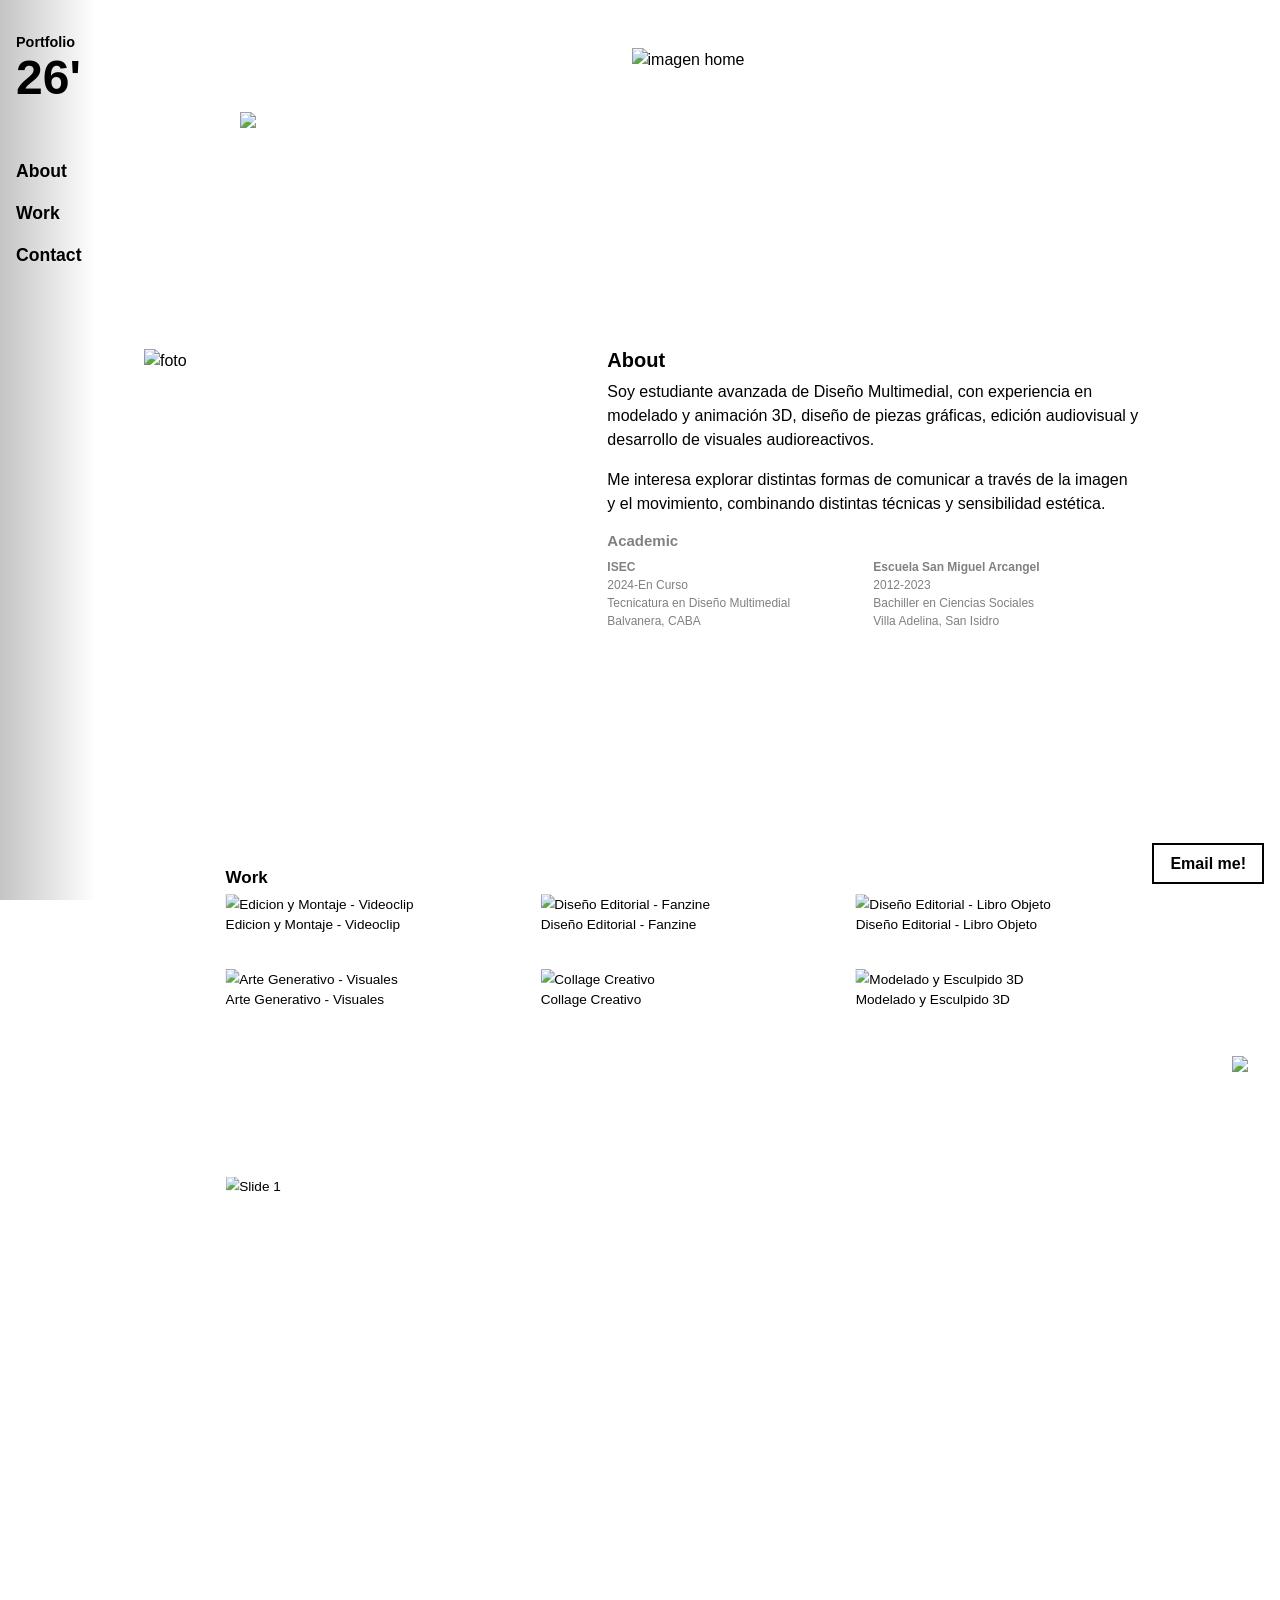
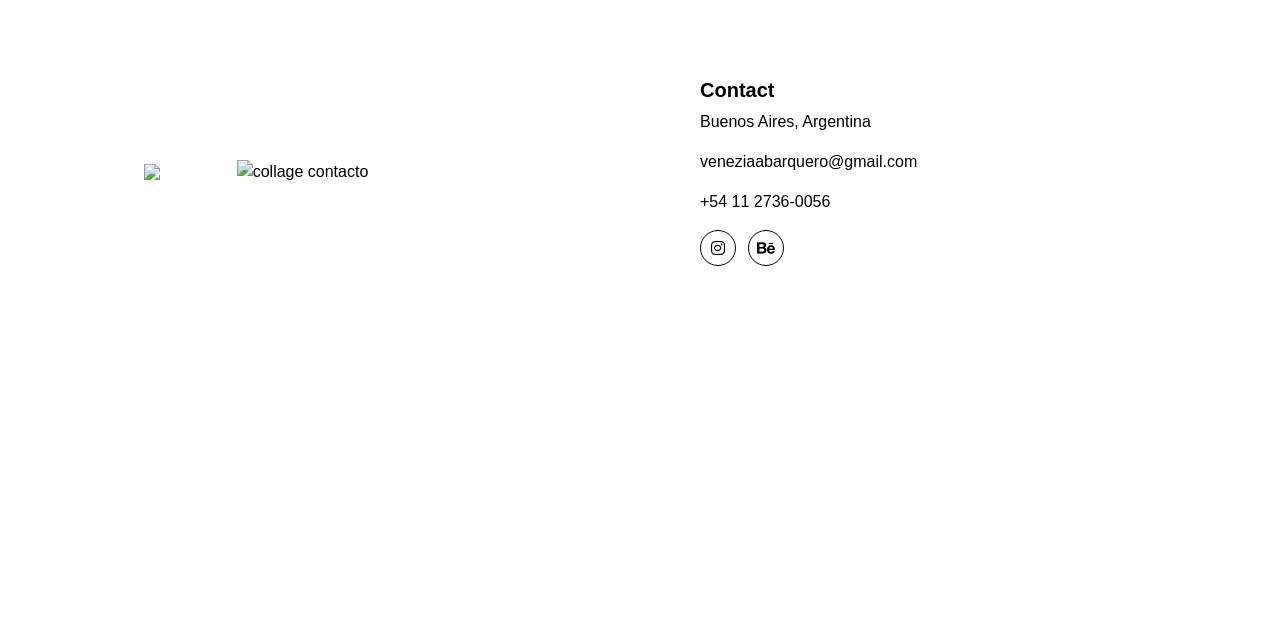
==== index.html @ a4d0fd63 "Primera Carga desarrollo del home, secciones: about, work y contacto." ====
<!doctype html>
<html lang="en">
<head>
  <meta charset="utf-8">
  <meta name="viewport" content="width=device-width, initial-scale=1">
  <title>Portfolio</title>
  <link href="https://cdn.jsdelivr.net/npm/bootstrap@5.3.8/dist/css/bootstrap.min.css" rel="stylesheet">
  <link rel="stylesheet" href="style.css">
  <link rel="stylesheet" href="https://cdnjs.cloudflare.com/ajax/libs/font-awesome/6.5.0/css/all.min.css">
</head>

<body>

  <!-- Nav lateral fijo -->
  <nav class="sidebar">
    <a class="nav-brand text-decoration-none" href="#home">
      <p class="nav-subtitle">Portfolio</p>
      <h1>26'</h1>
    </a>
    <ul class="nav flex-column mt-5">
      <li><a class="nav-link" href="#about">About</a></li>
      <li><a class="nav-link" href="#work">Work</a></li>
      <li><a class="nav-link" href="#contact">Contact</a></li>
    </ul>
  </nav>

  <!-- Contenido -->
  <main class="main-content">

    <!-- Home -->
    <header id="home">
      <img src="images/asciiart-deco1.svg" class="ascii-deco ascii-deco--home" aria-hidden="true">
      <img src="images/imagen-home.svg" class="img-fluid fade-in" alt="imagen home">
    </header>

    <!-- About -->
    <section id="about" class="about-section">
      <img src="images/ascii-deco2.svg" class="ascii-deco ascii-deco--about" aria-hidden="true">
      <div class="row">

        <!-- Columna izquierda: foto -->
        <div class="col-md-5">
          <img src="images/foto about.svg" alt="foto" class="img-fluid">
        </div>

        <!-- Columna derecha: todo el texto -->
        <div class="col-md-6">

          <h2>About</h2>
          <p>Soy estudiante avanzada de Diseño Multimedial, con experiencia en modelado y animación 3D, diseño de piezas gráficas, edición audiovisual y desarrollo de visuales audioreactivos.</p>
          <p>Me interesa explorar distintas formas de comunicar a través de la imagen y el movimiento, combinando distintas técnicas y sensibilidad estética.</p>

          <div class="row academic-info">
            <h3>Academic</h3>
            <div class="row">
              <div class="col-6">
                <p>
                  <strong>ISEC</strong><br>
                  2024-En Curso<br>
                  Tecnicatura en Diseño Multimedial<br>
                  Balvanera, CABA
                </p>
              </div>
              <div class="col-6">
                <p>
                  <strong>Escuela San Miguel Arcangel</strong><br>
                  2012-2023<br>
                  Bachiller en Ciencias Sociales<br>
                  Villa Adelina, San Isidro
                </p>
              </div>
            </div>
          </div>

        </div>
      </div>
    </section>

    <!-- Work -->
    <section id="work" class="work-section">
      <h2>Work</h2>
      <div class="row row-cols-2 row-cols-md-3 g-4">

        <div class="col">
          <a href="proyecto-videoclip.html" class="work-link">
            <img src="images/portada-videoclip.jpg" alt="Edicion y Montaje - Videoclip" class="img-fluid">
            <p class="work-title">Edicion y Montaje - Videoclip</p>
          </a>
        </div>

        <div class="col">
          <a href="#" class="work-link">
            <img src="images/portada-fanzine.jpg" alt="Diseño Editorial - Fanzine" class="img-fluid">
            <p class="work-title">Diseño Editorial - Fanzine</p>
          </a>
        </div>

        <div class="col">
          <a href="proyecto-libro.html" class="work-link">
            <img src="images/portada-libro.jpg" alt="Diseño Editorial - Libro Objeto" class="img-fluid">
            <p class="work-title">Diseño Editorial - Libro Objeto</p>
          </a>
        </div>

        <div class="col">
          <a href="#" class="work-link">
            <img src="images/portada-visuales.jpg" alt="Arte Generativo - Visuales" class="img-fluid">
            <p class="work-title">Arte Generativo - Visuales</p>
          </a>
        </div>

        <div class="col">
          <a href="#" class="work-link">
            <img src="images/portada-collage.png" alt="Collage Creativo" class="img-fluid">
            <p class="work-title">Collage Creativo</p>
          </a>
        </div>

        <div class="col">
          <a href="#" class="work-link">
            <img src="images/portada-tipografia3D.png" alt="Modelado y Esculpido 3D" class="img-fluid">
            <p class="work-title">Modelado y Esculpido 3D</p>
          </a>
        </div>
      </div>
<!-- carrusel trabajo 3D -->
  <div id="carouselExampleCaptions" class="carousel slide carousel-3d">

  <div class="carousel-indicators">
    <button type="button" data-bs-target="#carouselExampleCaptions" data-bs-slide-to="0" class="active" aria-current="true" aria-label="Slide 1"></button>
    <button type="button" data-bs-target="#carouselExampleCaptions" data-bs-slide-to="1" aria-label="Slide 2"></button>
    <button type="button" data-bs-target="#carouselExampleCaptions" data-bs-slide-to="2" aria-label="Slide 3"></button>
    <button type="button" data-bs-target="#carouselExampleCaptions" data-bs-slide-to="3" aria-label="Slide 4"></button>
    <button type="button" data-bs-target="#carouselExampleCaptions" data-bs-slide-to="4" aria-label="Slide 5"></button>
    <button type="button" data-bs-target="#carouselExampleCaptions" data-bs-slide-to="5" aria-label="Slide 6"></button>
  </div>

  <!-- carousel-inner -->
  <div class="carousel-inner">

    <div class="carousel-item active">
      <img src="images/carousel1.jpg" class="d-block w-100" alt="Slide 1">
      <div class="carousel-caption d-none d-md-block">
        <h5>Animación y Modelado 3D/Escena</h5>
        <p>"The Doors Room"</p>
      </div>
    </div>

    <div class="carousel-item">
      <img src="images/carousel2.jpg" class="d-block w-100" alt="Slide 2">
      <div class="carousel-caption d-none d-md-block">
        <h5>Animación y Modelado 3D/Escena</h5>
        <p>Una reinterpretación de "La Sala de las Puertas", la icónica y lúgubre habita​​​​​​​ción circular rodeada de puertas de Alicia en el País de las Maravillas (2010).</p>
      </div>
    </div>

    <div class="carousel-item">
      <img src="images/carousel3.png" class="d-block w-100" alt="Slide 3">
      <div class="carousel-caption d-none d-md-block">
        <h5>Animación y Modelado 3D/Escena</h5>
        <p>Trabajé sobre su atmósfera y composición para llevarla a una versión 3D con una vision propia.</p>
      </div>
    </div>

    <div class="carousel-item">
      <img src="images/carousel4.png" class="d-block w-100" alt="Slide 4">
      <div class="carousel-caption d-none d-md-block">
      </div>
    </div>

    <div class="carousel-item">
      <img src="images/carousel5.png" class="d-block w-100" alt="Slide 5">
      <div class="carousel-caption d-none d-md-block">
      </div>
    </div>

    <div class="carousel-item">
      <img src="images/carousel6.png" class="d-block w-100" alt="Slide 6">
      <div class="carousel-caption d-none d-md-block">
      </div>
    </div>
  </div><!-- fin .carousel-inner -->

  <button class="carousel-control-prev" type="button" data-bs-target="#carouselExampleCaptions" data-bs-slide="prev">
    <span class="carousel-control-prev-icon" aria-hidden="true"></span>
    <span class="visually-hidden">Previous</span>
  </button>
  <button class="carousel-control-next" type="button" data-bs-target="#carouselExampleCaptions" data-bs-slide="next">
    <span class="carousel-control-next-icon" aria-hidden="true"></span>
    <span class="visually-hidden">Next</span>
  </button>
</div>
</section>

<!-- Contact -->
 <section id="contact" class="contact-section">
  <img src="images/ascii-deco3.svg" class="ascii-deco ascii-deco--contact" aria-hidden="true">

  <div class="w-100">
    <div class="row align-items-center justify-content-center">

      <div class="col-md-5">
        <img src="images/imagen-contact.svg" alt="collage contacto" class="img-fluid">
      </div>

      <div class="col-md-5">
        <h2>Contact</h2>
        <p>Buenos Aires, Argentina</p>
        <p>veneziaabarquero@gmail.com</p>
        <p>+54 11 2736-0056</p>

        <div class="social-links">
          <a href="https://instagram.com/venezia.abqro" target="_blank" aria-label="Instagram">
            <i class="fa-brands fa-instagram"></i>
          </a>
          <a href="https://behance.net/veneziaabarque1" target="_blank" aria-label="Behance">
            <i class="fa-brands fa-behance"></i>
          </a>
        </div>
      </div>

    </div>
  </div>
</section>
  </main>

  <!-- CTA fijo -->
  <a class="btn-cta" href="mailto:veneziaabarquero@gmail.com">Email me!</a>

  <script src="https://cdn.jsdelivr.net/npm/bootstrap@5.3.8/dist/js/bootstrap.bundle.min.js"></script>
  <script>
    const cards = document.querySelectorAll('.work-section .col');
    const observer = new IntersectionObserver((entries) => {
      entries.forEach(entry => {
        if (entry.isIntersecting) {
          entry.target.classList.add('slide-in-right');
        }
      });
    }, { threshold: 0.1 });
    cards.forEach(card => observer.observe(card));
  </script>

</body>
</html>
---- style.css ----
body {
  font-family: 'Inter', sans-serif;
  margin: 0;
  padding: 0;
  color: black;
}

/* Nav Lateral */
:root {
  --sidebar-width: 6rem; 
}

.sidebar {
  position: fixed;
  top: 0;
  left: 0;
  width: var(--sidebar-width);
  height: 100vh;
  padding: 2rem 1rem;
  z-index: 100;
  background: linear-gradient(to right, rgba(0, 0, 0, 0.233), transparent);
}

.nav-brand {
  display: block;
}

.nav-subtitle {
  font-weight: 600;
  font-size: 0.9rem;
  margin-bottom: 0;
  color: black;
}

.nav-link {
  padding-left: 0;
  font-weight: 600;
  font-size: 1.1rem;
  color: black;
  text-decoration: none;
}

.nav-link:hover {
  text-decoration: underline;
  color: black;
}


.main-content {
  margin-left: var(--sidebar-width);
}

/* Home */
#home {
  display: flex;
  justify-content: center;
  padding-top: 3rem;
}

#home img {
  max-width: 100%;
}

/* About */
.about-section {
  padding: 6rem 3rem;
  margin-top: 20vh;        /* espacio blanco entre home y about */
  scroll-margin-top: 0;    /* cuando el nav linkea a #about, la sección arranca desde arriba del viewport */
}

.academic-info p {
  font-size: 0.75rem; /* 12px */
  color: grey;
}

/* Work */
.work-section {
  position: relative;
  padding: 6rem 3rem;
  scroll-margin-top: 0;
  scale: 85%;
}

.work-link {
  text-decoration: none;
  color: black;
  display: block;
  position: relative;
  overflow: hidden;
}

.work-link img {
  display: block;
  transition: opacity 0.3s ease;
}

.work-link::after {
  content: 'Ver proyecto';
  position: absolute;
  inset: 0;
  background: rgba(0, 0, 0, 0.5);
  color: white;
  font-weight: 600;
  display: flex;
  align-items: center;
  justify-content: center;
  opacity: 0;
  transition: opacity 0.3s ease;
}
.work-link:hover::after {
  opacity: 1;
}

.carousel-3d {
  margin-top: 20vh;
}

/* Contacto */
.contact-section {
  min-height: 100vh;
  padding: 6rem 3rem;
  display: flex;
  flex-direction: column;
  justify-content: center;
}

.social-links {
  display: flex;
  gap: 12px;
  margin-top: 1rem;
}

.social-links a {
  display: flex;
  align-items: center;
  justify-content: center;
  width: 36px;
  height: 36px;
  border-radius: 50%;
  border: 1.5px solid currentColor;
  color: inherit;
  text-decoration: none;
  font-size: 16px;
  transition: opacity 0.2s;
}

.social-links a:hover {
  opacity: 0.6;
}

/* Tipografias */
h1 {
  font-weight: 600;
  font-size: 3rem;
  color: black;
  line-height: 1;
}

h2 {
  font-weight: 600;
  font-size: 1.25rem;
  color: black;
}

h3 {
  font-size: 0.9375rem; /* 15px */
  font-weight: 600;
  color: grey;
}

/* Boton Call to Action */
.btn-cta {
  position: fixed;
  bottom: 1rem;
  right: 1rem;
  font-weight: 600;
  font-size: 1rem;
  color: black;
  text-decoration: none;
  border: 2px solid black;
  padding: 0.4rem 1rem;
  background: white;
}

.btn-cta:hover {
  background: black;
  color: white;
  -webkit-animation: jello-horizontal 0.9s linear both;
          animation: jello-horizontal 0.9s linear both;
}
/* Ascii Art Fondos */
.ascii-deco {
  position: absolute;
  z-index: 2;
  pointer-events: none;
}


.ascii-deco--home {
  top: 7rem;
  left: 15rem;
}


.ascii-deco--about{
  top: 66rem;
  right: 2rem;
  z-index: 0;
}


/* animaciones */
.fade-in {
  -webkit-animation: fade-in 1.2s linear both;
          animation: fade-in 1.2s linear both;
}

@-webkit-keyframes fade-in {
  0% { opacity: 0; }
  100% { opacity: 1; }
}
@keyframes fade-in {
  0% { opacity: 0; }
  100% { opacity: 1; }
}

@-webkit-keyframes jello-horizontal {
  0%   { -webkit-transform: scale3d(1, 1, 1);      transform: scale3d(1, 1, 1); }
  30%  { -webkit-transform: scale3d(1.25, 0.75, 1); transform: scale3d(1.25, 0.75, 1); }
  40%  { -webkit-transform: scale3d(0.75, 1.25, 1); transform: scale3d(0.75, 1.25, 1); }
  50%  { -webkit-transform: scale3d(1.15, 0.85, 1); transform: scale3d(1.15, 0.85, 1); }
  65%  { -webkit-transform: scale3d(0.95, 1.05, 1); transform: scale3d(0.95, 1.05, 1); }
  75%  { -webkit-transform: scale3d(1.05, 0.95, 1); transform: scale3d(1.05, 0.95, 1); }
  100% { -webkit-transform: scale3d(1, 1, 1);      transform: scale3d(1, 1, 1); }
}
@keyframes jello-horizontal {
  0%   { -webkit-transform: scale3d(1, 1, 1);      transform: scale3d(1, 1, 1); }
  30%  { -webkit-transform: scale3d(1.25, 0.75, 1); transform: scale3d(1.25, 0.75, 1); }
  40%  { -webkit-transform: scale3d(0.75, 1.25, 1); transform: scale3d(0.75, 1.25, 1); }
  50%  { -webkit-transform: scale3d(1.15, 0.85, 1); transform: scale3d(1.15, 0.85, 1); }
  65%  { -webkit-transform: scale3d(0.95, 1.05, 1); transform: scale3d(0.95, 1.05, 1); }
  75%  { -webkit-transform: scale3d(1.05, 0.95, 1); transform: scale3d(1.05, 0.95, 1); }
  100% { -webkit-transform: scale3d(1, 1, 1);      transform: scale3d(1, 1, 1); }
}
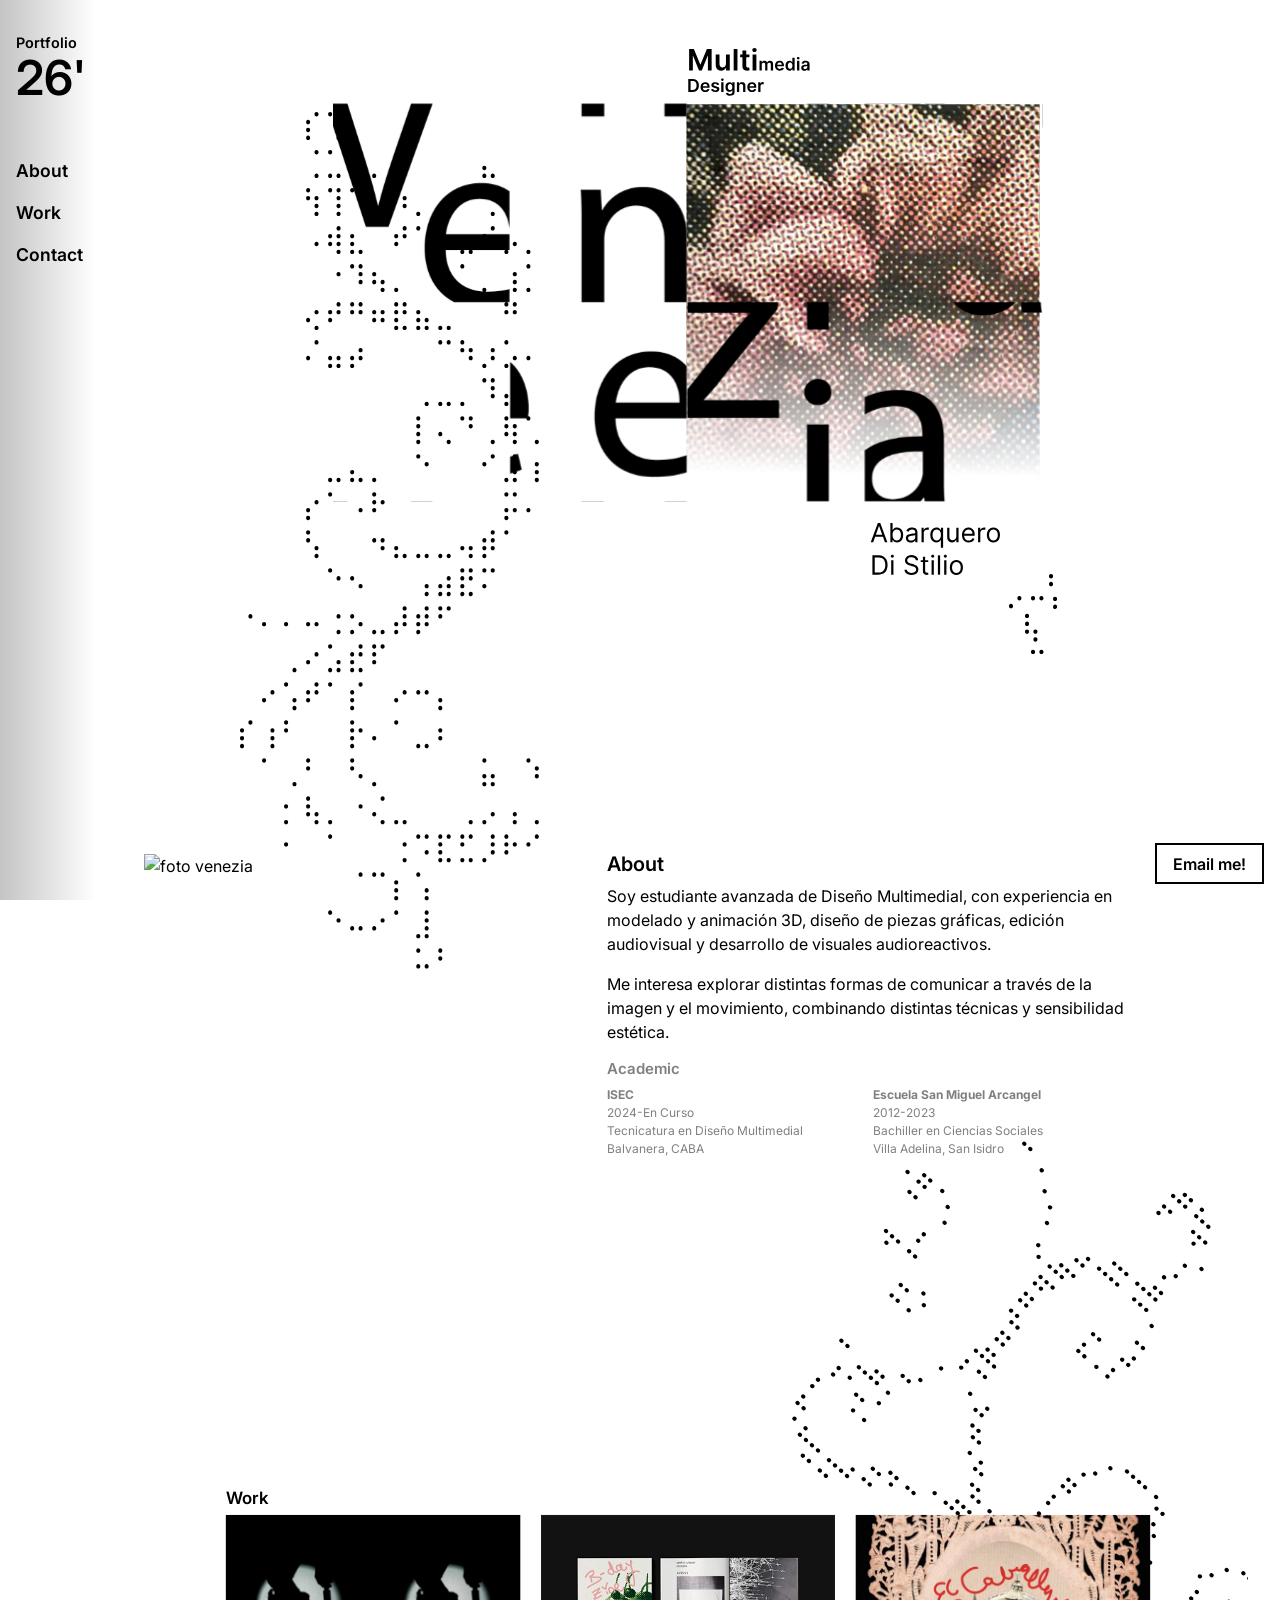
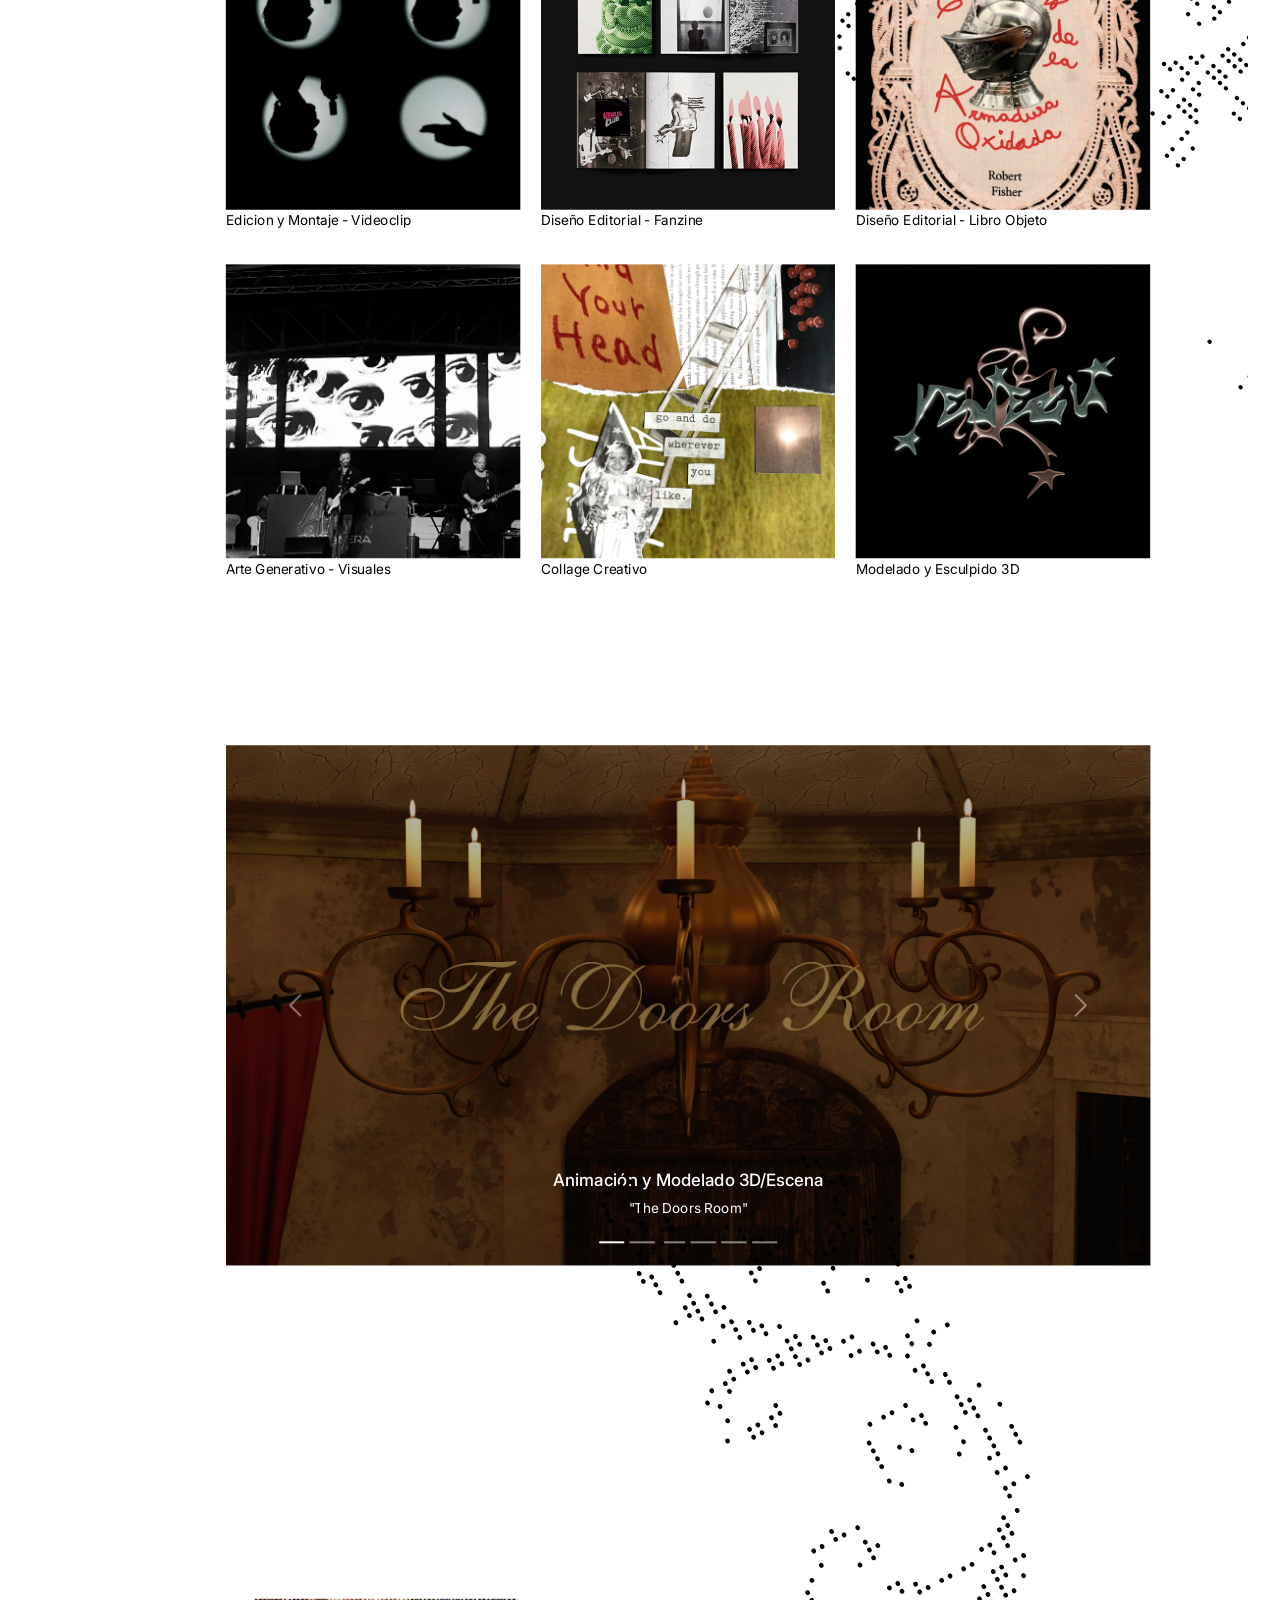
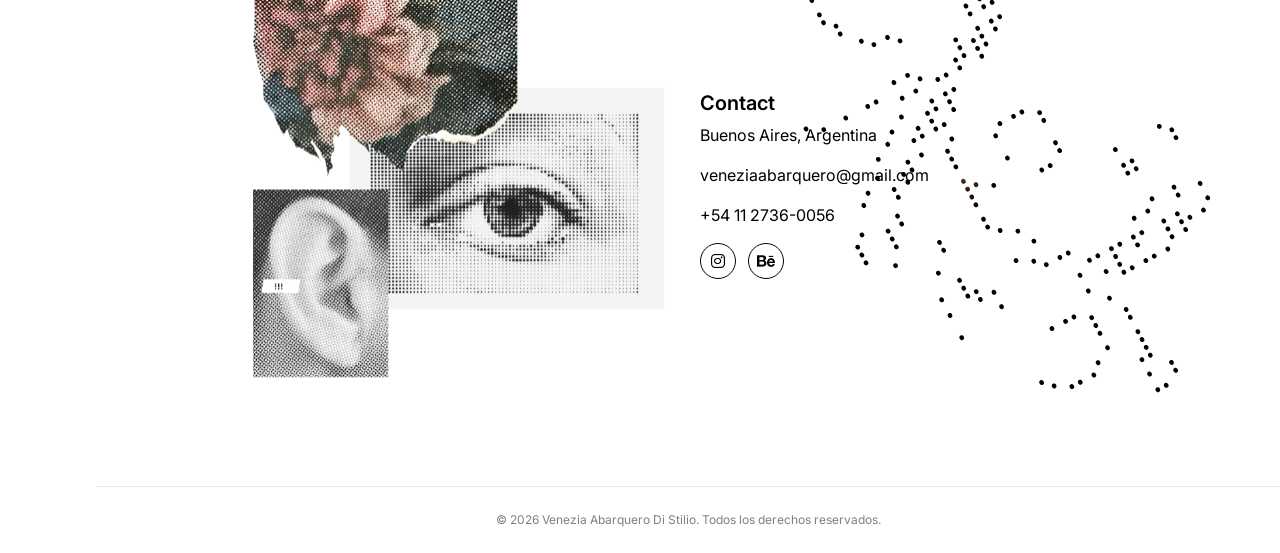
==== commit 54a4929b: "Add files via upload" ====
--- a/index.html
+++ b/index.html
@@ -1,13 +1,28 @@
 <!doctype html>
-<html lang="en">
+<html lang="es">
 <head>
   <meta charset="utf-8">
-  <meta name="viewport" content="width=device-width, initial-scale=1">
+  <meta name="viewport" content="width=device-width, initial-scale=1"> <!-- el ancho del dispositivo es el ancho de la pagina (sirve para responsive) -->
   <title>Portfolio</title>
+  
+  <!-- Google fonts -->
+   <link rel="preconnect" href="https://fonts.googleapis.com">
+  <link rel="preconnect" href="https://fonts.gstatic.com" crossorigin>
+  <link href="https://fonts.googleapis.com/css2?family=Inter:wght@400;600&display=swap" rel="stylesheet">
+  
   <link href="https://cdn.jsdelivr.net/npm/bootstrap@5.3.8/dist/css/bootstrap.min.css" rel="stylesheet">
+  
+  <!-- Iconos redes -->
+    <link rel="stylesheet" href="https://cdnjs.cloudflare.com/ajax/libs/font-awesome/6.5.0/css/all.min.css">
+
+  <!-- Estilos -->
   <link rel="stylesheet" href="style.css">
-  <link rel="stylesheet" href="https://cdnjs.cloudflare.com/ajax/libs/font-awesome/6.5.0/css/all.min.css">
+  <link rel="stylesheet" href="style-responsive.css">
+ 
+
+  
 </head>
+
 
 <body>
 
@@ -17,7 +32,7 @@
       <p class="nav-subtitle">Portfolio</p>
       <h1>26'</h1>
     </a>
-    <ul class="nav flex-column mt-5">
+    <ul class="nav flex-column mt-5"> <!-- margen top para separar del logo -->
       <li><a class="nav-link" href="#about">About</a></li>
       <li><a class="nav-link" href="#work">Work</a></li>
       <li><a class="nav-link" href="#contact">Contact</a></li>
@@ -29,7 +44,7 @@
 
     <!-- Home -->
     <header id="home">
-      <img src="images/asciiart-deco1.svg" class="ascii-deco ascii-deco--home" aria-hidden="true">
+      <img src="images/asciiart-deco1.svg" class="ascii-deco ascii-deco--home" aria-hidden="true"> <!-- para que no se lean los ascii art como texto -->
       <img src="images/imagen-home.svg" class="img-fluid fade-in" alt="imagen home">
     </header>
 
@@ -38,12 +53,12 @@
       <img src="images/ascii-deco2.svg" class="ascii-deco ascii-deco--about" aria-hidden="true">
       <div class="row">
 
-        <!-- Columna izquierda: foto -->
+        <!-- Columna izquierda foto -->
         <div class="col-md-5">
-          <img src="images/foto about.svg" alt="foto" class="img-fluid">
-        </div>
-
-        <!-- Columna derecha: todo el texto -->
+          <img src="images/foto about.svg" alt="foto venezia" class="img-fluid">
+        </div>
+
+        <!-- Columna derecha texto sobre mi -->
         <div class="col-md-6">
 
           <h2>About</h2>
@@ -79,8 +94,9 @@
     <!-- Work -->
     <section id="work" class="work-section">
       <h2>Work</h2>
-      <div class="row row-cols-2 row-cols-md-3 g-4">
-
+
+      <!-- galeria proyectos -->
+      <div class="row row-cols-2 row-cols-md-3 g-4"><!-- 2 columnas x fila para mobile y 3 para destok --> <!-- g4 gap entre cada columa de 4 -->
         <div class="col">
           <a href="proyecto-videoclip.html" class="work-link">
             <img src="images/portada-videoclip.jpg" alt="Edicion y Montaje - Videoclip" class="img-fluid">
@@ -89,7 +105,7 @@
         </div>
 
         <div class="col">
-          <a href="#" class="work-link">
+          <a href="proyecto-fanzine.html" class="work-link">
             <img src="images/portada-fanzine.jpg" alt="Diseño Editorial - Fanzine" class="img-fluid">
             <p class="work-title">Diseño Editorial - Fanzine</p>
           </a>
@@ -103,26 +119,27 @@
         </div>
 
         <div class="col">
-          <a href="#" class="work-link">
+          <a href="proyecto-visuales.html" class="work-link">
             <img src="images/portada-visuales.jpg" alt="Arte Generativo - Visuales" class="img-fluid">
             <p class="work-title">Arte Generativo - Visuales</p>
           </a>
         </div>
 
         <div class="col">
-          <a href="#" class="work-link">
-            <img src="images/portada-collage.png" alt="Collage Creativo" class="img-fluid">
+          <a href="proyecto-collage.html" class="work-link">
+            <img src="images/portada-collage.jpg" alt="Collage Creativo" class="img-fluid">
             <p class="work-title">Collage Creativo</p>
           </a>
         </div>
 
         <div class="col">
-          <a href="#" class="work-link">
-            <img src="images/portada-tipografia3D.png" alt="Modelado y Esculpido 3D" class="img-fluid">
+          <a href="proyecto-modelado3D.html" class="work-link">
+            <img src="images/portada-tipografia3D.jpg" alt="Modelado y Esculpido 3D" class="img-fluid">
             <p class="work-title">Modelado y Esculpido 3D</p>
           </a>
         </div>
       </div>
+
 <!-- carrusel trabajo 3D -->
   <div id="carouselExampleCaptions" class="carousel slide carousel-3d">
 
@@ -135,7 +152,6 @@
     <button type="button" data-bs-target="#carouselExampleCaptions" data-bs-slide-to="5" aria-label="Slide 6"></button>
   </div>
 
-  <!-- carousel-inner -->
   <div class="carousel-inner">
 
     <div class="carousel-item active">
@@ -179,7 +195,7 @@
       <div class="carousel-caption d-none d-md-block">
       </div>
     </div>
-  </div><!-- fin .carousel-inner -->
+  </div>
 
   <button class="carousel-control-prev" type="button" data-bs-target="#carouselExampleCaptions" data-bs-slide="prev">
     <span class="carousel-control-prev-icon" aria-hidden="true"></span>
@@ -199,7 +215,7 @@
   <div class="w-100">
     <div class="row align-items-center justify-content-center">
 
-      <div class="col-md-5">
+      <div class="col-md-5 contact-img">
         <img src="images/imagen-contact.svg" alt="collage contacto" class="img-fluid">
       </div>
 
@@ -210,7 +226,7 @@
         <p>+54 11 2736-0056</p>
 
         <div class="social-links">
-          <a href="https://instagram.com/venezia.abqro" target="_blank" aria-label="Instagram">
+          <a href="https://instagram.com/venezia.abqro" target="_blank" aria-label="Instagram"> <!-- target blank para que los iconos redirijan una nueva pestaña-->
             <i class="fa-brands fa-instagram"></i>
           </a>
           <a href="https://behance.net/veneziaabarque1" target="_blank" aria-label="Behance">
@@ -222,23 +238,14 @@
     </div>
   </div>
 </section>
+
+<!-- Footer -->
+<footer class="footer">
+  <p>© 2026 Venezia Abarquero Di Stilio. Todos los derechos reservados.</p>
+</footer>
   </main>
 
-  <!-- CTA fijo -->
-  <a class="btn-cta" href="mailto:veneziaabarquero@gmail.com">Email me!</a>
-
-  <script src="https://cdn.jsdelivr.net/npm/bootstrap@5.3.8/dist/js/bootstrap.bundle.min.js"></script>
-  <script>
-    const cards = document.querySelectorAll('.work-section .col');
-    const observer = new IntersectionObserver((entries) => {
-      entries.forEach(entry => {
-        if (entry.isIntersecting) {
-          entry.target.classList.add('slide-in-right');
-        }
-      });
-    }, { threshold: 0.1 });
-    cards.forEach(card => observer.observe(card));
-  </script>
-
+  <!-- Boton cta fijo -->
+  <a class="btn btn-outline-dark btn-cta" href="mailto:veneziaabarquero@gmail.com">Email me!</a>
 </body>
 </html>
--- a/style.css
+++ b/style.css
@@ -7,15 +7,11 @@
 }
 
 /* Nav Lateral */
-:root {
-  --sidebar-width: 6rem; 
-}
-
 .sidebar {
   position: fixed;
   top: 0;
   left: 0;
-  width: var(--sidebar-width);
+  width: 6rem;
   height: 100vh;
   padding: 2rem 1rem;
   z-index: 100;
@@ -48,7 +44,7 @@
 
 
 .main-content {
-  margin-left: var(--sidebar-width);
+  margin-left: 6rem; /*lo que ocupa el nav lateral*/
 }
 
 /* Home */
@@ -98,7 +94,7 @@
 .work-link::after {
   content: 'Ver proyecto';
   position: absolute;
-  inset: 0;
+  inset: 0; /* abreviar top: 0; right: 0; bottom: 0; left: 0 */
   background: rgba(0, 0, 0, 0.5);
   color: white;
   font-weight: 600;
@@ -118,7 +114,8 @@
 
 /* Contacto */
 .contact-section {
-  min-height: 100vh;
+  position: relative;
+  min-height: auto;
   padding: 6rem 3rem;
   display: flex;
   flex-direction: column;
@@ -149,6 +146,20 @@
   opacity: 0.6;
 }
 
+/* Footer */
+.footer {
+  margin-left: var(--sidebar-width);
+  padding: 1.5rem 3rem;
+  border-top: 1px solid rgba(0, 0, 0, 0.08);
+  font-size: 0.75rem;
+  color: grey;
+  text-align: center
+}
+
+.footer p {
+  margin-bottom: 0;
+}
+
 /* Tipografias */
 h1 {
   font-weight: 600;
@@ -169,7 +180,7 @@
   color: grey;
 }
 
-/* Boton Call to Action */
+/* Boton call to action */
 .btn-cta {
   position: fixed;
   bottom: 1rem;
@@ -179,6 +190,7 @@
   color: black;
   text-decoration: none;
   border: 2px solid black;
+  border-radius: 0;
   padding: 0.4rem 1rem;
   background: white;
 }
@@ -209,6 +221,10 @@
   z-index: 0;
 }
 
+.ascii-deco--contact {
+  bottom: 0;
+  right: 0;
+}
 
 /* animaciones */
 .fade-in {
--- a/style-responsive.css
+++ b/style-responsive.css
@@ -0,0 +1,228 @@
+/* Breakpoint: 768px*/
+@media (width < 768px) {
+  
+  .sidebar {
+    position: fixed;
+    top: 0;
+    left: 0;
+    width: 100%;
+    height: auto;
+    padding: 0.75rem 1.25rem;
+    display: flex;
+    flex-direction: row;
+    align-items: center;
+    justify-content: space-between;
+    background: linear-gradient(to bottom, rgba(0, 0, 0, 0.15), white);
+    border-bottom: 1px solid rgb(255, 255, 255);
+    z-index: 200;
+  }
+
+  /* flex-direction: row sobreescribe el flex-column que Bootstrap para q los links queden alineados horizontalmente*/
+  .sidebar ul {
+    display: flex !important;
+    flex-direction: row !important;
+    gap: 1rem;
+    margin-top: 0 !important;
+    padding: 0;
+    list-style: none;
+    align-items: center;
+  }
+
+  .sidebar ul .nav-link {
+    font-size: 0.85rem;
+    padding: 0;
+  }
+
+  .sidebar .nav-brand {
+    display: flex;
+    align-items: baseline;
+    gap: 0.5rem;
+  }
+
+  .sidebar h1 {
+    font-size: 1.5rem;
+    margin: 0;
+  }
+
+  .sidebar .nav-subtitle {
+    font-size: 0.75rem;
+  }
+
+  .main-content {
+    margin-left: 0;
+    padding-top: 3.5rem;
+  }
+
+
+  /* Home */
+  #home {
+    padding-top: 1.5rem;
+    overflow: hidden;
+    width: 100%;
+  }
+
+  #home .img-fluid {
+    width: 80%; 
+    max-width: 80%; /* para q no se vaya hasta los bordes en movil */
+    height: auto;
+    display: block;
+  }
+
+
+  /* ─── About ─── */
+  .about-section {
+    text-align: center;
+    padding: 3rem 1.25rem;
+    margin-top: 5vh;
+  }
+
+  
+  .about-section .col-md-5 {
+    max-width: 40%;
+    margin: 0 auto 1.5rem;
+  }
+
+  .academic-info .col-6 {
+  flex: 0 0 100%;
+  max-width: 100%;
+  text-align: center;
+}
+
+.academic-info .row {
+  justify-content: center;
+  margin: 0;
+}
+
+
+  /* ─── Work ─── */
+  .work-section {
+    padding: 3rem 1.25rem;
+    scale: 100%; /* quitamos el scale del desktop que en mobile distorsiona */
+  }
+
+  /* Las cards de work ya son 2 columnas en mobile gracias a 
+     row-cols-2, pero ajustamos el gap */
+  .work-section .row {
+    --bs-gutter-x: 0.75rem;
+  }
+
+  .work-title {
+    font-size: 0.75rem;
+  }
+
+  .carousel-3d {
+    margin-top: 8vh;
+  }
+
+  /* ─── Contact ─── */
+  .contact-section {
+    padding: 3rem 1.25rem;
+    min-height: auto;
+  }
+
+  .contact-section .col-md-5 {
+    max-width: 50%;
+    flex: 0 0 100%;
+  }
+
+  .contact-img {
+    margin-bottom: 1.5rem;
+  }
+
+  /* Footer */
+.footer {
+  margin-left: 0;
+  padding: 1.5rem 1.25rem;
+}
+
+  .ascii-deco { /* Ascii art oculto en mobile */
+    display: none;
+  }
+
+
+  /* ─── Botón CTA ─── */
+  .btn-cta {
+    font-size: 0.85rem;
+    padding: 0.35rem 0.75rem;
+  }
+
+
+  /* ─── Tipografías ─── */
+  h1 {
+    font-size: 2rem;
+  }
+
+  h2 {
+    font-size: 1.1rem;
+  }
+
+  p {
+    font-size: 0.8rem;
+  }
+.academic-info p {
+  font-size: 0.6rem;
+}
+
+
+  /* Estilos de proyectos */
+
+  .back-arrow {
+    top: 1rem;
+    left: 1rem;
+    font-size: 1.25rem;
+  }
+
+  .project-main {
+    padding: 0 1.25rem;
+  }
+
+  .project-header {
+    padding: 3.5rem 0 1.5rem;
+  }
+
+  .project-header h1 {
+    font-size: 1.75rem;
+  }
+
+  .project-hero {
+    max-height: 45vw;
+    margin-left: -1.25rem;
+    margin-right: -1.25rem;
+  }
+
+  .project-block {
+    padding: 2rem 0;
+  }
+
+  /* La ficha técnica en mobile pasa de borde izquierdo a borde superior */
+  .project-ficha {
+    border-left: none;
+    border-top: 1px solid rgba(0, 0, 0, 0.1);
+    padding-left: 0;
+    padding-top: 1.5rem;
+    margin-top: 1rem;
+  }
+
+  /* Las imágenes en col-6 pasan a full width y se apilan */
+  .project-block .col-6 {
+    flex: 0 0 100%;
+    max-width: 100%;
+  }
+
+  /*Las imágenes de la seccion work pasan 2 por fila*/
+  .project-block .col-3 {
+    flex: 0 0 50%;
+    max-width: 50%;
+  }
+
+  /* El iframe del flipbook se achica un poco */
+  .fp-iframe {
+    height: 280px !important;
+  }
+
+  .project-nav {
+    padding: 2rem 0;
+  }
+
+}
+
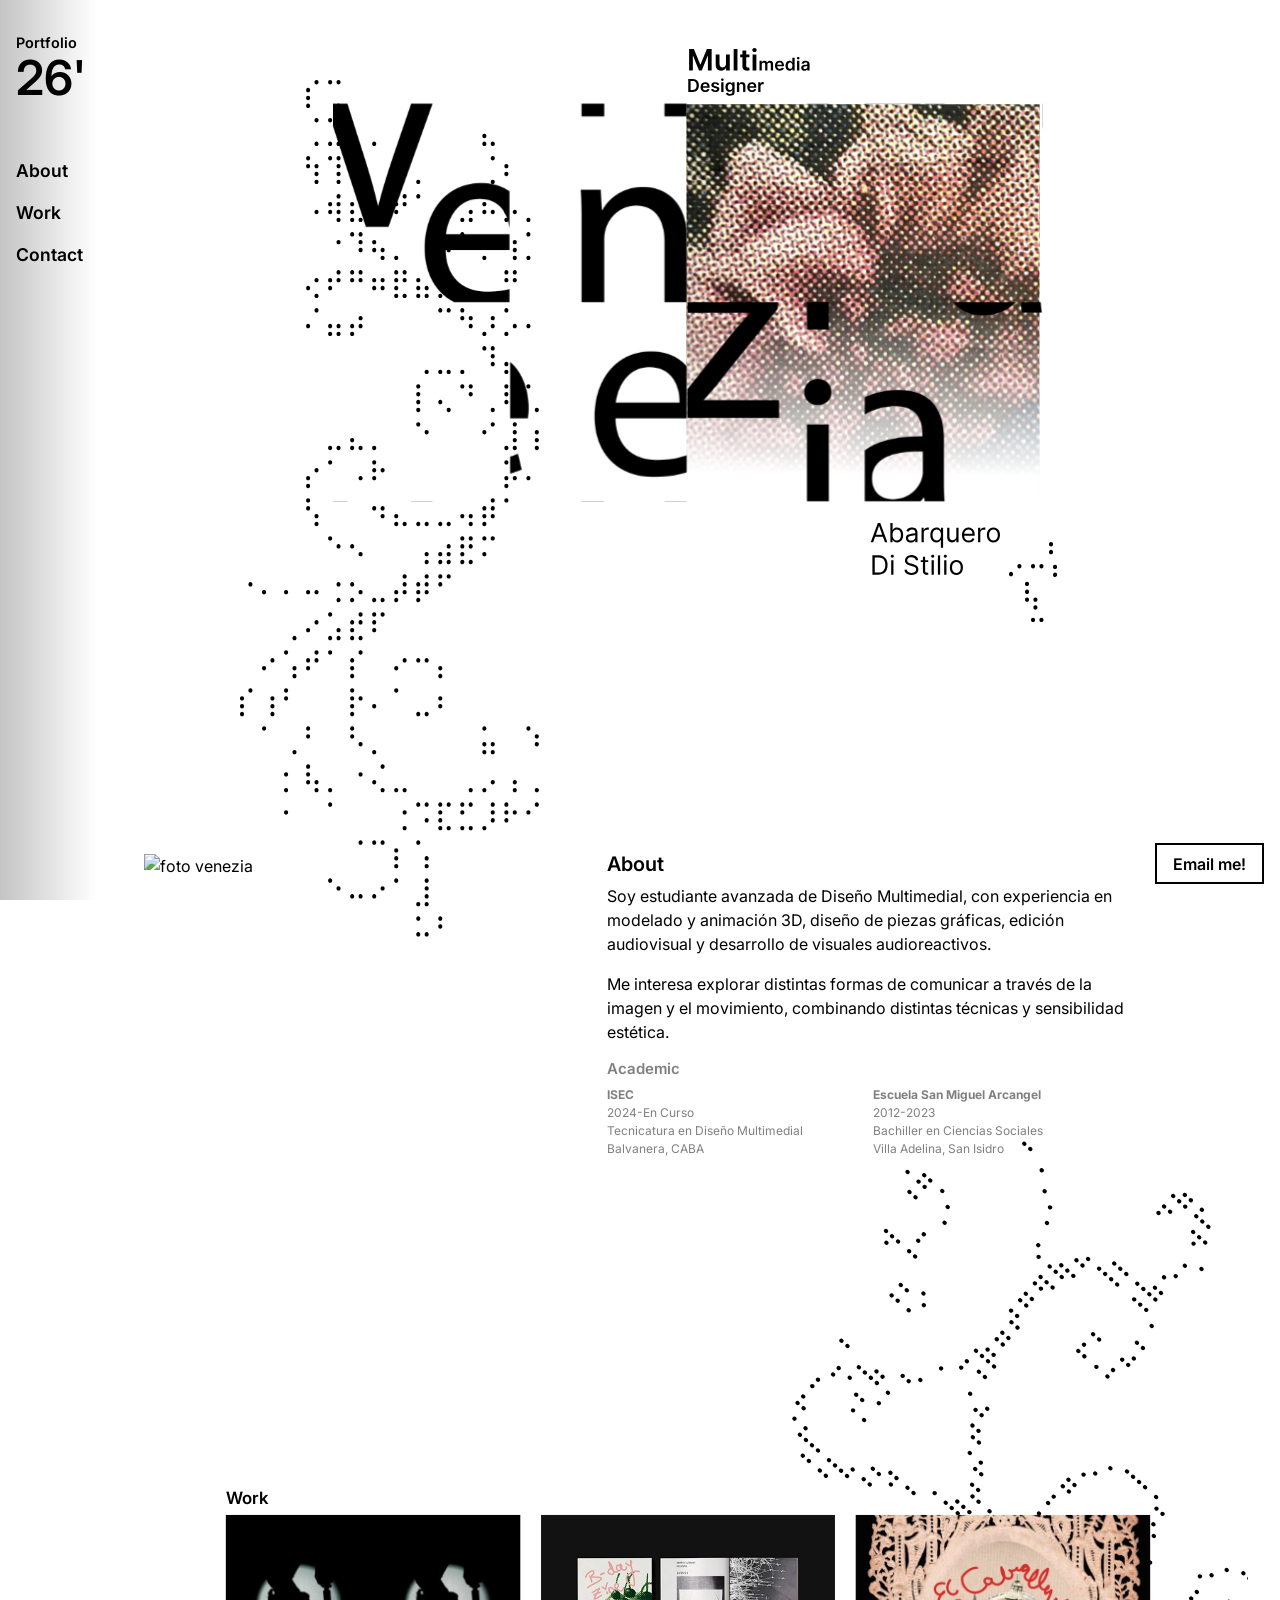
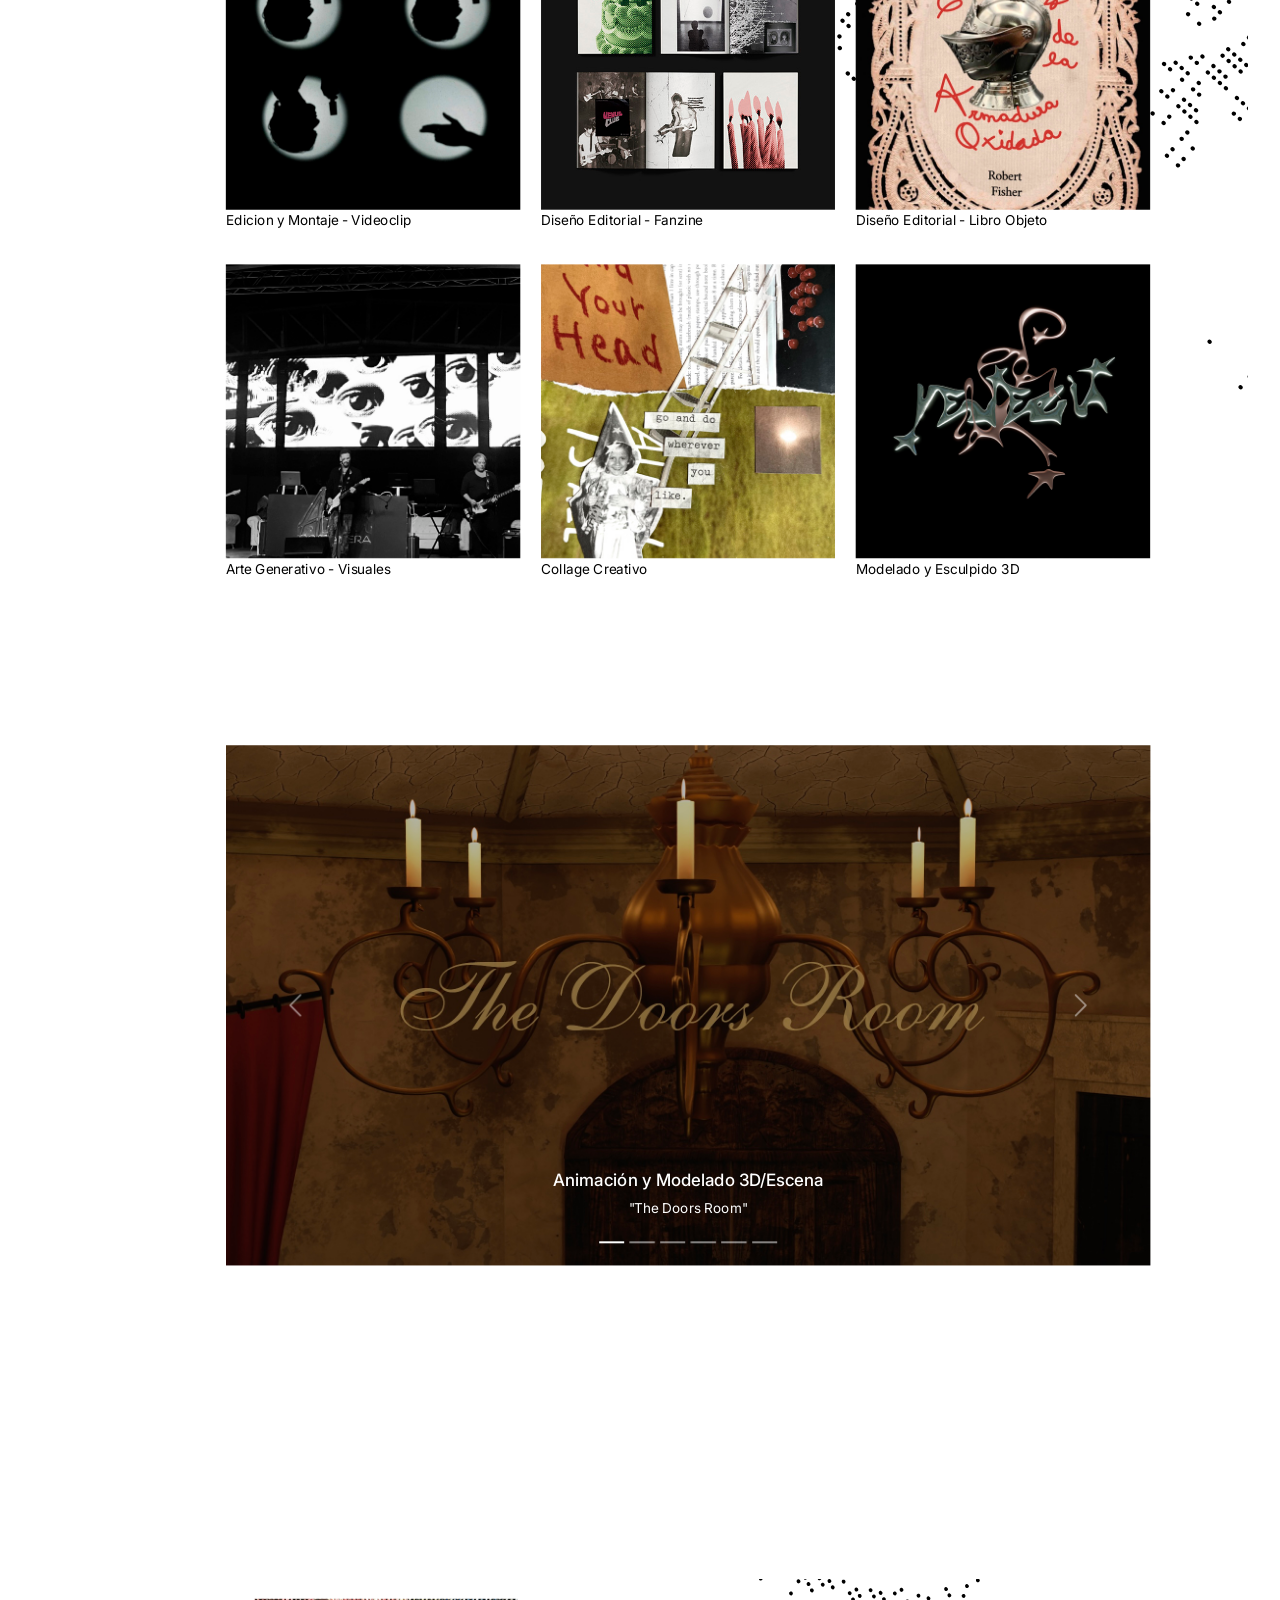
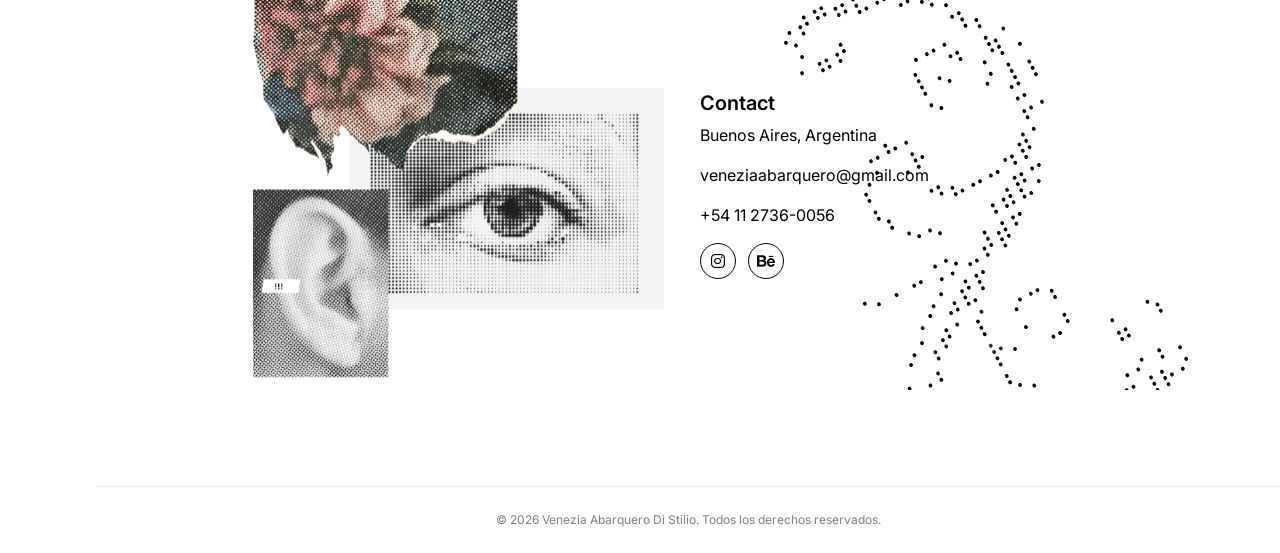
==== commit be57b57d: "finalizacion de seccion visuales" ====
--- a/index.html
+++ b/index.html
@@ -210,10 +210,10 @@
 
 <!-- Contact -->
  <section id="contact" class="contact-section">
-  <img src="images/ascii-deco3.svg" class="ascii-deco ascii-deco--contact" aria-hidden="true">
+  <!-- <img src="images/ascii-deco3.svg" class="ascii-deco ascii-deco--contact" aria-hidden="true"> -->
 
   <div class="w-100">
-    <div class="row align-items-center justify-content-center">
+    <div class="row align-items-center justify-content-center fondo-ascii">
 
       <div class="col-md-5 contact-img">
         <img src="images/imagen-contact.svg" alt="collage contacto" class="img-fluid">
@@ -247,5 +247,6 @@
 
   <!-- Boton cta fijo -->
   <a class="btn btn-outline-dark btn-cta" href="mailto:veneziaabarquero@gmail.com">Email me!</a>
+  <script src="https://cdn.jsdelivr.net/npm/bootstrap@5.3.8/dist/js/bootstrap.bundle.min.js"></script>
 </body>
-</html>+</html>
--- a/style.css
+++ b/style.css
@@ -109,6 +109,8 @@
 }
 
 .carousel-3d {
+  position: relative;
+  z-index: 1;
   margin-top: 20vh;
 }
 
@@ -192,7 +194,7 @@
   border: 2px solid black;
   border-radius: 0;
   padding: 0.4rem 1rem;
-  background: white;
+  background: rgba(255, 255, 255, 0.541);
 }
 
 .btn-cta:hover {
@@ -204,14 +206,15 @@
 /* Ascii Art Fondos */
 .ascii-deco {
   position: absolute;
+  pointer-events: none;
   z-index: 2;
-  pointer-events: none;
 }
 
 
 .ascii-deco--home {
-  top: 7rem;
+  top: 5rem;
   left: 15rem;
+  
 }
 
 
@@ -224,12 +227,20 @@
 .ascii-deco--contact {
   bottom: 0;
   right: 0;
+  z-index: 0;
+}
+
+.fondo-ascii{
+  background-image: url(./images/ascii-deco3.svg);
+  background-repeat: no-repeat;
+  background-size: 600px 1000px;
+  background-position: right;
 }
 
 /* animaciones */
 .fade-in {
-  -webkit-animation: fade-in 1.2s linear both;
-          animation: fade-in 1.2s linear both;
+ -webkit-animation: fade-in 1.2s linear both;
+ animation: fade-in 1.2s linear both;
 }
 
 @-webkit-keyframes fade-in {
--- a/style-responsive.css
+++ b/style-responsive.css
@@ -140,14 +140,15 @@
   }
 
 
-  /* ─── Botón CTA ─── */
+  /*botón cta*/
   .btn-cta {
     font-size: 0.85rem;
     padding: 0.35rem 0.75rem;
-  }
-
-
-  /* ─── Tipografías ─── */
+    background: rgba(255, 255, 255, 0.541);
+  }
+
+
+  /*Tipografías*/
   h1 {
     font-size: 2rem;
   }
@@ -223,6 +224,11 @@
   .project-nav {
     padding: 2rem 0;
   }
-
-}
-
+  
+  .project-nav .page-link {
+    font-size: 0.75rem;
+    white-space: nowrap; /* ← evitar que el texto se corte en dos líneas*/
+  }
+
+}
+
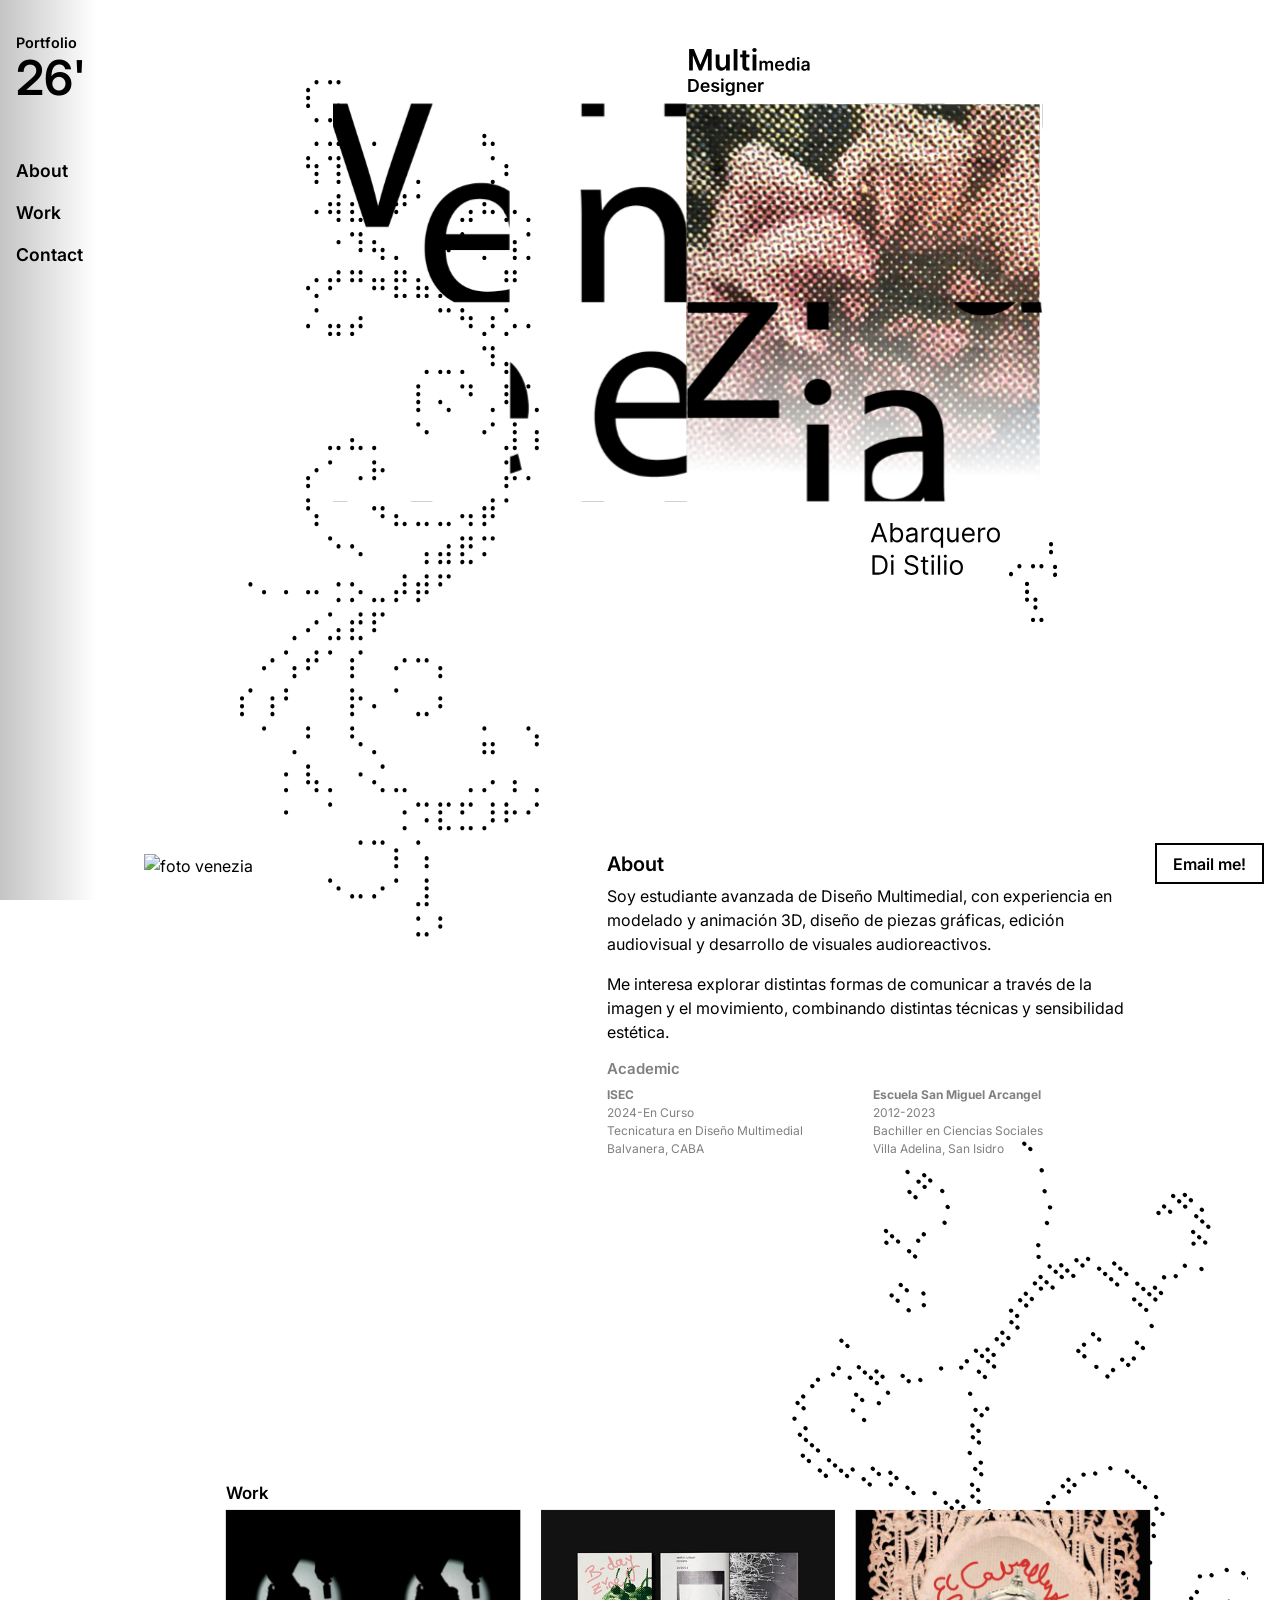
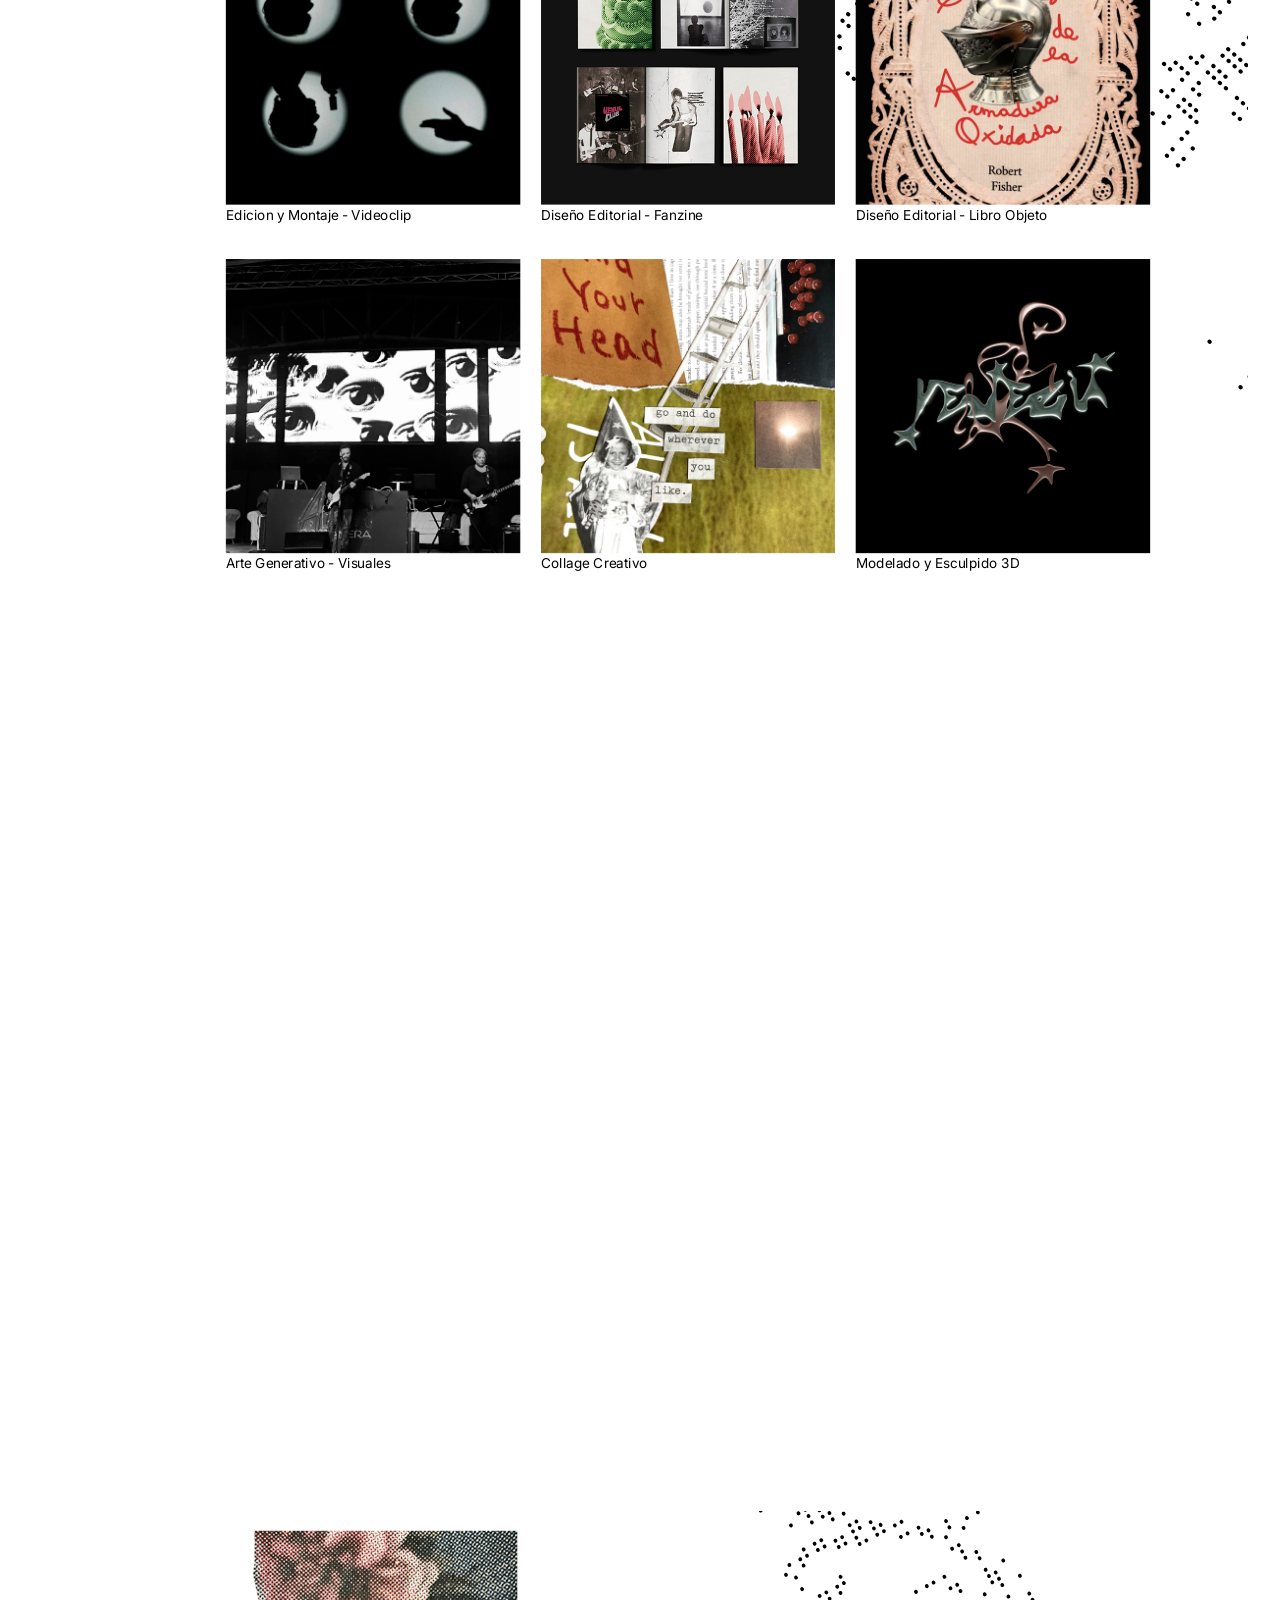
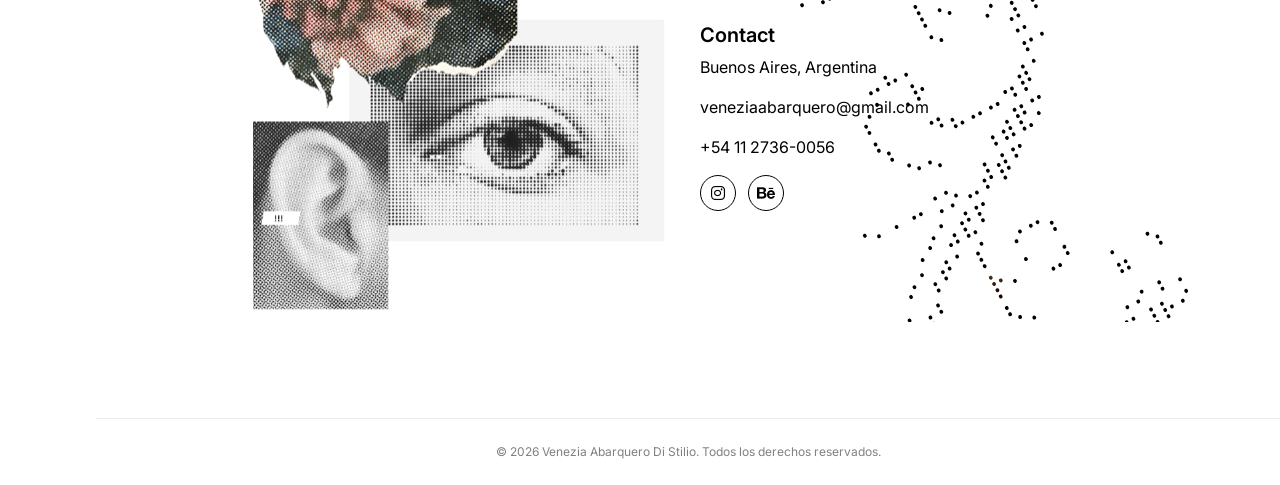
==== commit 3e763935: "Add files via upload" ====
--- a/index.html
+++ b/index.html
@@ -19,11 +19,7 @@
   <link rel="stylesheet" href="style.css">
   <link rel="stylesheet" href="style-responsive.css">
  
-
-  
 </head>
-
-
 <body>
 
   <!-- Nav lateral fijo -->
@@ -155,7 +151,9 @@
   <div class="carousel-inner">
 
     <div class="carousel-item active">
-      <img src="images/carousel1.jpg" class="d-block w-100" alt="Slide 1">
+      <video class="d-block w-100" autoplay loop muted playsinline>
+        <source src="images/video-carousel3D.mp4" type="video/mp4">
+      </video>
       <div class="carousel-caption d-none d-md-block">
         <h5>Animación y Modelado 3D/Escena</h5>
         <p>"The Doors Room"</p>
@@ -171,7 +169,7 @@
     </div>
 
     <div class="carousel-item">
-      <img src="images/carousel3.png" class="d-block w-100" alt="Slide 3">
+      <img src="images/carousel3.jpg" class="d-block w-100" alt="Slide 3">
       <div class="carousel-caption d-none d-md-block">
         <h5>Animación y Modelado 3D/Escena</h5>
         <p>Trabajé sobre su atmósfera y composición para llevarla a una versión 3D con una vision propia.</p>
@@ -179,19 +177,19 @@
     </div>
 
     <div class="carousel-item">
-      <img src="images/carousel4.png" class="d-block w-100" alt="Slide 4">
-      <div class="carousel-caption d-none d-md-block">
-      </div>
-    </div>
-
-    <div class="carousel-item">
-      <img src="images/carousel5.png" class="d-block w-100" alt="Slide 5">
-      <div class="carousel-caption d-none d-md-block">
-      </div>
-    </div>
-
-    <div class="carousel-item">
-      <img src="images/carousel6.png" class="d-block w-100" alt="Slide 6">
+      <img src="images/carousel4.jpg" class="d-block w-100" alt="Slide 4">
+      <div class="carousel-caption d-none d-md-block">
+      </div>
+    </div>
+
+    <div class="carousel-item">
+      <img src="images/carousel5.jpg" class="d-block w-100" alt="Slide 5">
+      <div class="carousel-caption d-none d-md-block">
+      </div>
+    </div>
+
+    <div class="carousel-item">
+      <img src="images/carousel6.jpg" class="d-block w-100" alt="Slide 6">
       <div class="carousel-caption d-none d-md-block">
       </div>
     </div>
@@ -210,7 +208,6 @@
 
 <!-- Contact -->
  <section id="contact" class="contact-section">
-  <!-- <img src="images/ascii-deco3.svg" class="ascii-deco ascii-deco--contact" aria-hidden="true"> -->
 
   <div class="w-100">
     <div class="row align-items-center justify-content-center fondo-ascii">
--- a/style.css
+++ b/style.css
@@ -224,12 +224,6 @@
   z-index: 0;
 }
 
-.ascii-deco--contact {
-  bottom: 0;
-  right: 0;
-  z-index: 0;
-}
-
 .fondo-ascii{
   background-image: url(./images/ascii-deco3.svg);
   background-repeat: no-repeat;
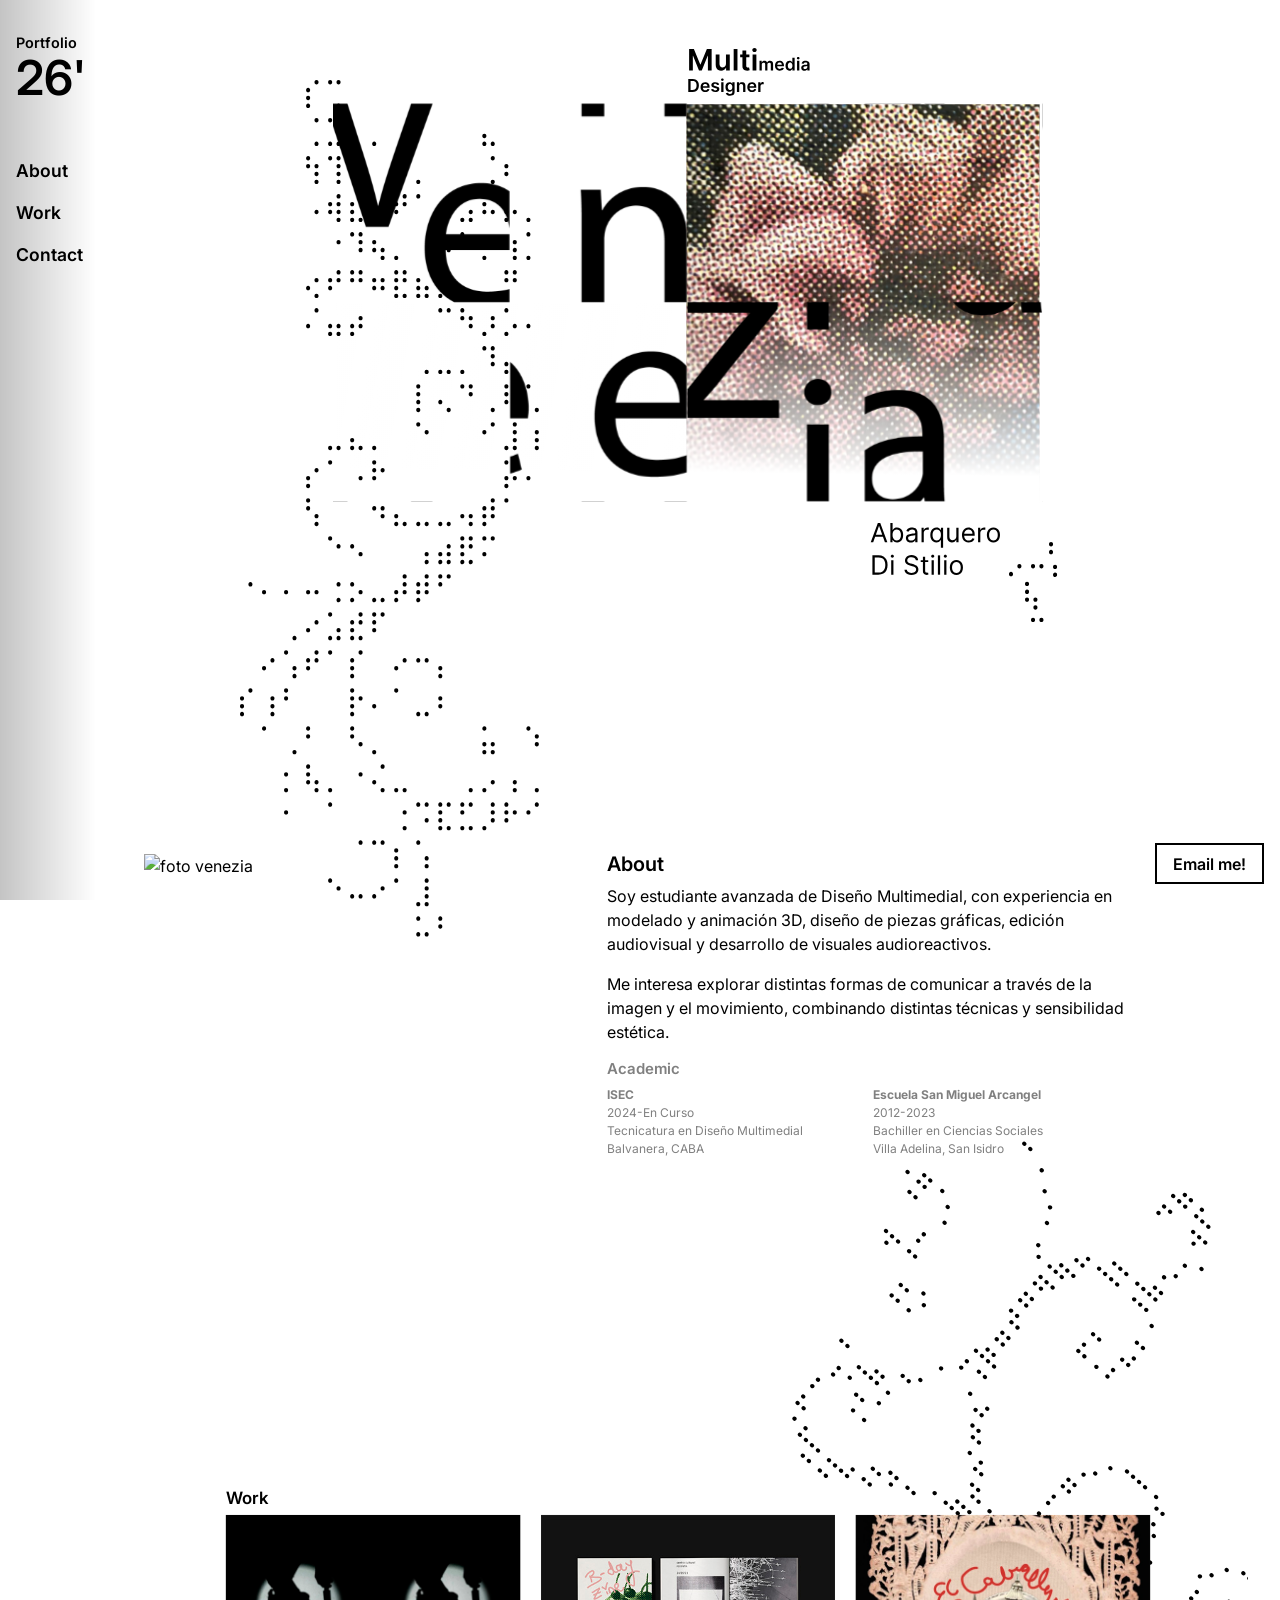
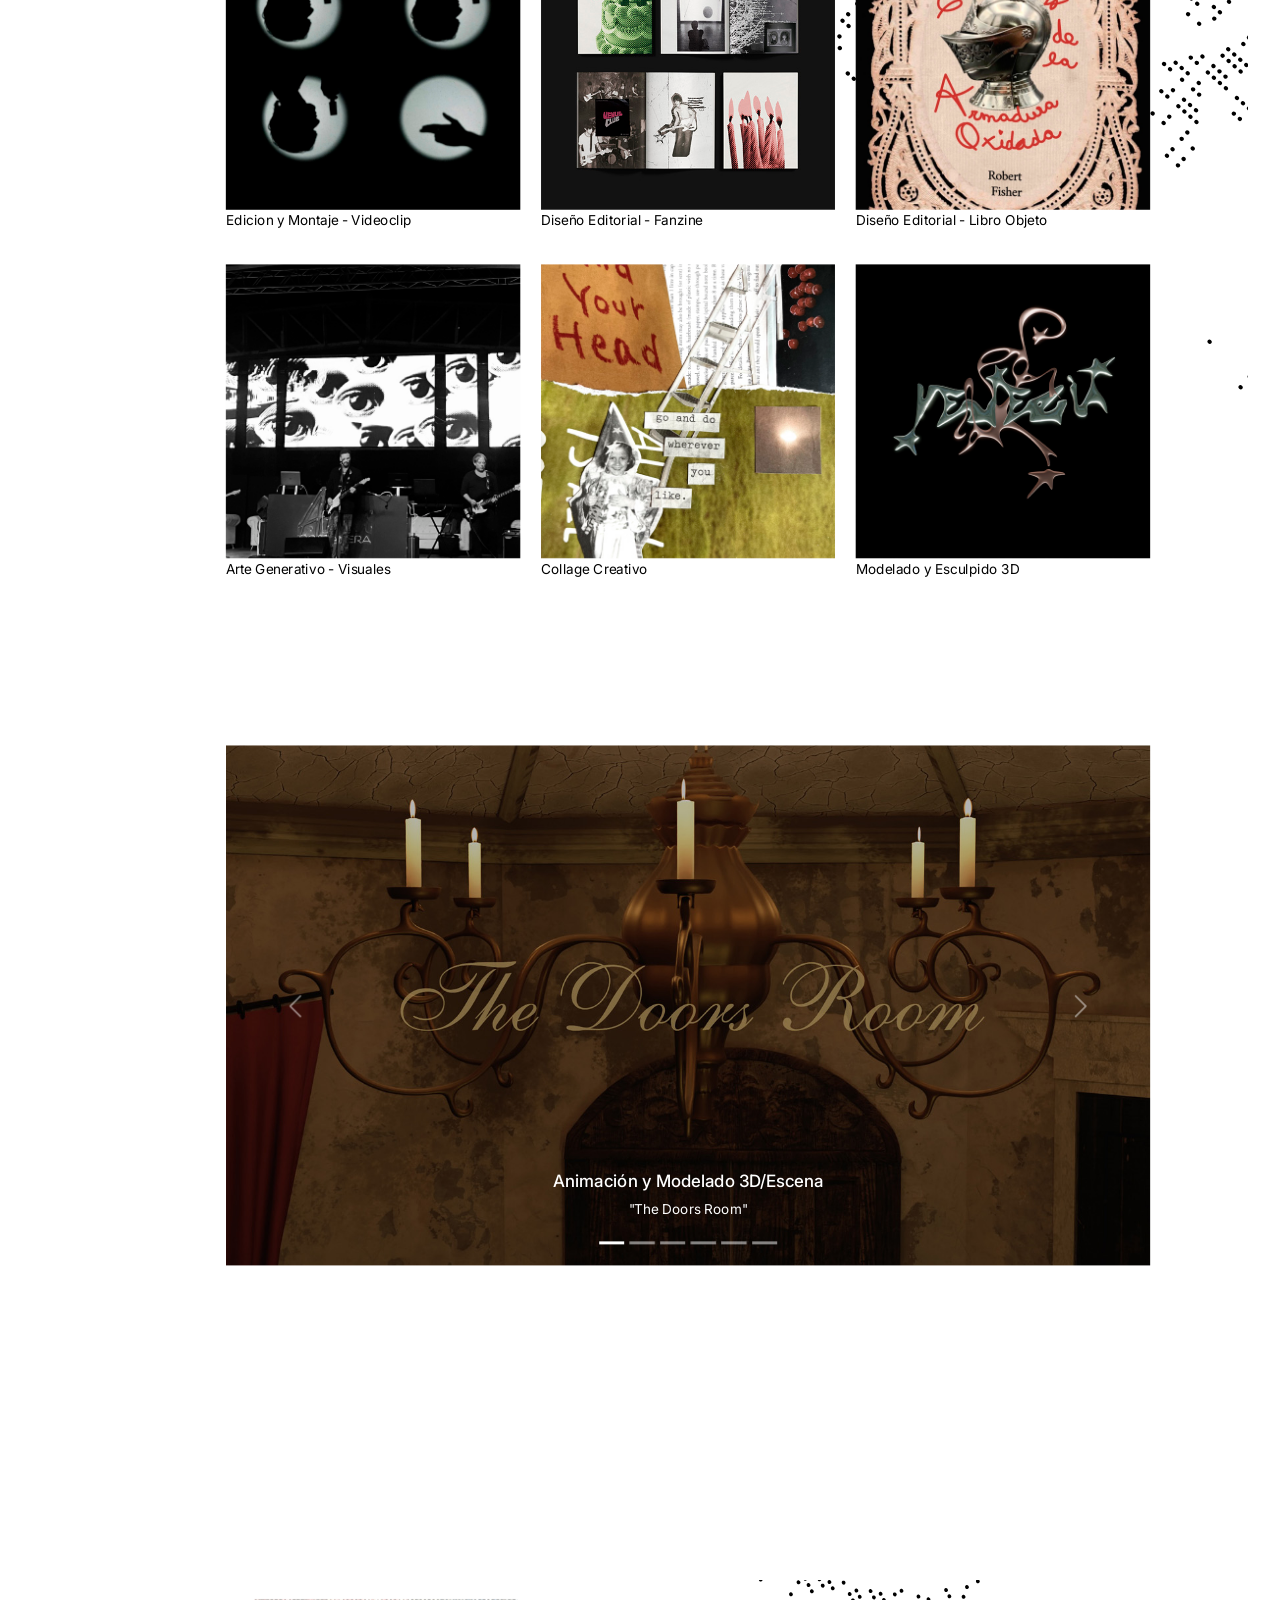
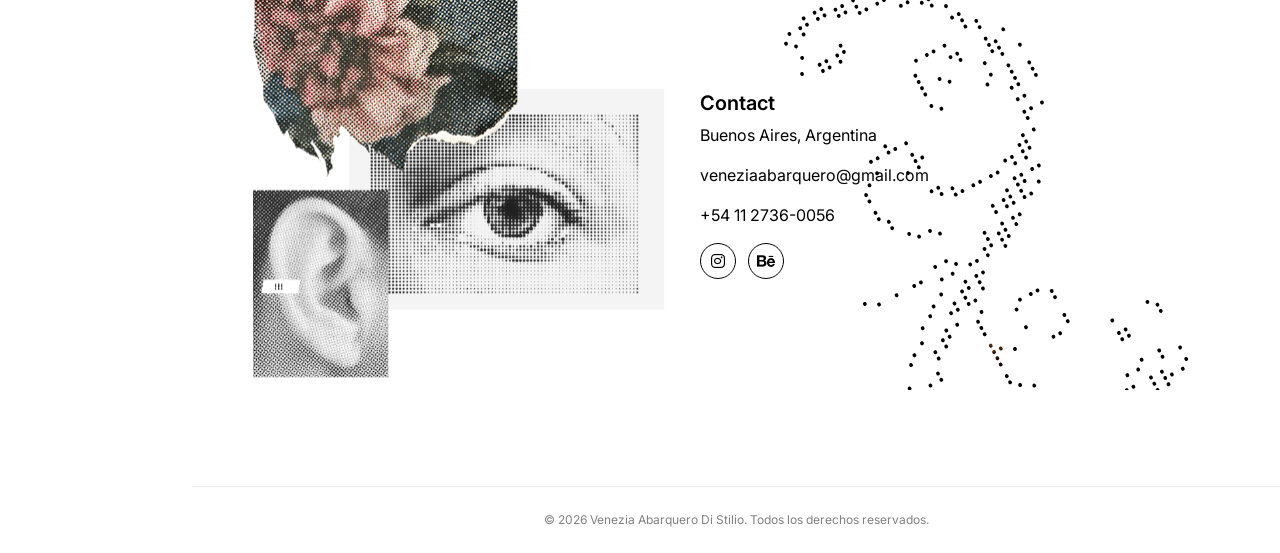
==== commit 46988c89: "carga final html y css" ====
--- a/index.html
+++ b/index.html
@@ -150,15 +150,15 @@
 
   <div class="carousel-inner">
 
-    <div class="carousel-item active">
-      <video class="d-block w-100" autoplay loop muted playsinline>
-        <source src="images/video-carousel3D.mp4" type="video/mp4">
-      </video>
-      <div class="carousel-caption d-none d-md-block">
-        <h5>Animación y Modelado 3D/Escena</h5>
-        <p>"The Doors Room"</p>
-      </div>
-    </div>
+  <div class="carousel-item active">
+  <video class="d-block w-100" autoplay muted loop playsinline poster="images/carousel1.jpg">
+    <source src="images/video-carousel3D.mp4" type="video/mp4">
+  </video>
+  <div class="carousel-caption d-none d-md-block">
+    <h5>Animación y Modelado 3D/Escena</h5>
+    <p>"The Doors Room"</p>
+  </div>
+</div>
 
     <div class="carousel-item">
       <img src="images/carousel2.jpg" class="d-block w-100" alt="Slide 2">
--- a/style.css
+++ b/style.css
@@ -6,7 +6,7 @@
   color: black;
 }
 
-/* Nav Lateral */
+/*Nav Lateral*/
 .sidebar {
   position: fixed;
   top: 0;
@@ -58,7 +58,7 @@
   max-width: 100%;
 }
 
-/* About */
+/*about*/
 .about-section {
   padding: 6rem 3rem;
   margin-top: 20vh;        /* espacio blanco entre home y about */
@@ -70,7 +70,7 @@
   color: grey;
 }
 
-/* Work */
+/*work*/
 .work-section {
   position: relative;
   padding: 6rem 3rem;
@@ -148,9 +148,9 @@
   opacity: 0.6;
 }
 
-/* Footer */
+/*footer*/
 .footer {
-  margin-left: var(--sidebar-width);
+  margin-left: 6rem;
   padding: 1.5rem 3rem;
   border-top: 1px solid rgba(0, 0, 0, 0.08);
   font-size: 0.75rem;
@@ -177,7 +177,7 @@
 }
 
 h3 {
-  font-size: 0.9375rem; /* 15px */
+  font-size: 0.9375rem; 
   font-weight: 600;
   color: grey;
 }
--- a/style-responsive.css
+++ b/style-responsive.css
@@ -17,7 +17,7 @@
     z-index: 200;
   }
 
-  /* flex-direction: row sobreescribe el flex-column que Bootstrap para q los links queden alineados horizontalmente*/
+  /* flex-direction: row sobreescribe el flex-column de Bootstrap para q los links queden alineados horizontalmente*/
   .sidebar ul {
     display: flex !important;
     flex-direction: row !important;
@@ -63,13 +63,13 @@
 
   #home .img-fluid {
     width: 80%; 
-    max-width: 80%; /* para q no se vaya hasta los bordes en movil */
+    max-width: 80%; /* para q no se vaya hasta los bordes en mobile */
     height: auto;
     display: block;
   }
 
 
-  /* ─── About ─── */
+  /*about*/
   .about-section {
     text-align: center;
     padding: 3rem 1.25rem;
@@ -94,16 +94,10 @@
 }
 
 
-  /* ─── Work ─── */
+  /*work*/
   .work-section {
     padding: 3rem 1.25rem;
-    scale: 100%; /* quitamos el scale del desktop que en mobile distorsiona */
-  }
-
-  /* Las cards de work ya son 2 columnas en mobile gracias a 
-     row-cols-2, pero ajustamos el gap */
-  .work-section .row {
-    --bs-gutter-x: 0.75rem;
+    scale: 100%; 
   }
 
   .work-title {
@@ -114,7 +108,7 @@
     margin-top: 8vh;
   }
 
-  /* ─── Contact ─── */
+  /*contact*/
   .contact-section {
     padding: 3rem 1.25rem;
     min-height: auto;
@@ -129,16 +123,15 @@
     margin-bottom: 1.5rem;
   }
 
-  /* Footer */
+  /*footer*/
 .footer {
   margin-left: 0;
   padding: 1.5rem 1.25rem;
 }
 
-  .ascii-deco { /* Ascii art oculto en mobile */
+  .ascii-deco { /*ascii art oculto en mobile*/
     display: none;
   }
-
 
   /*botón cta*/
   .btn-cta {
@@ -148,7 +141,7 @@
   }
 
 
-  /*Tipografías*/
+  /*tipografías*/
   h1 {
     font-size: 2rem;
   }
@@ -165,7 +158,7 @@
 }
 
 
-  /* Estilos de proyectos */
+  /*Estilos de proyectos*/
 
   .back-arrow {
     top: 1rem;
@@ -195,7 +188,7 @@
     padding: 2rem 0;
   }
 
-  /* La ficha técnica en mobile pasa de borde izquierdo a borde superior */
+  /*ficha técnica en mobile pasa de borde izquierdo a borde superior*/
   .project-ficha {
     border-left: none;
     border-top: 1px solid rgba(0, 0, 0, 0.1);
@@ -204,19 +197,19 @@
     margin-top: 1rem;
   }
 
-  /* Las imágenes en col-6 pasan a full width y se apilan */
+  /*imágenes en col-6 pasan a full width y se apilan*/
   .project-block .col-6 {
     flex: 0 0 100%;
     max-width: 100%;
   }
 
-  /*Las imágenes de la seccion work pasan 2 por fila*/
+  /*imágenes de la seccion work pasan 2 por fila*/
   .project-block .col-3 {
     flex: 0 0 50%;
     max-width: 50%;
   }
 
-  /* El iframe del flipbook se achica un poco */
+  /*iframe del flipbook se achica un poco */
   .fp-iframe {
     height: 280px !important;
   }
@@ -227,8 +220,8 @@
   
   .project-nav .page-link {
     font-size: 0.75rem;
-    white-space: nowrap; /* ← evitar que el texto se corte en dos líneas*/
-  }
-
-}
-
+    white-space: nowrap; /*evita que el texto se corte en dos líneas*/
+  }
+
+}
+
